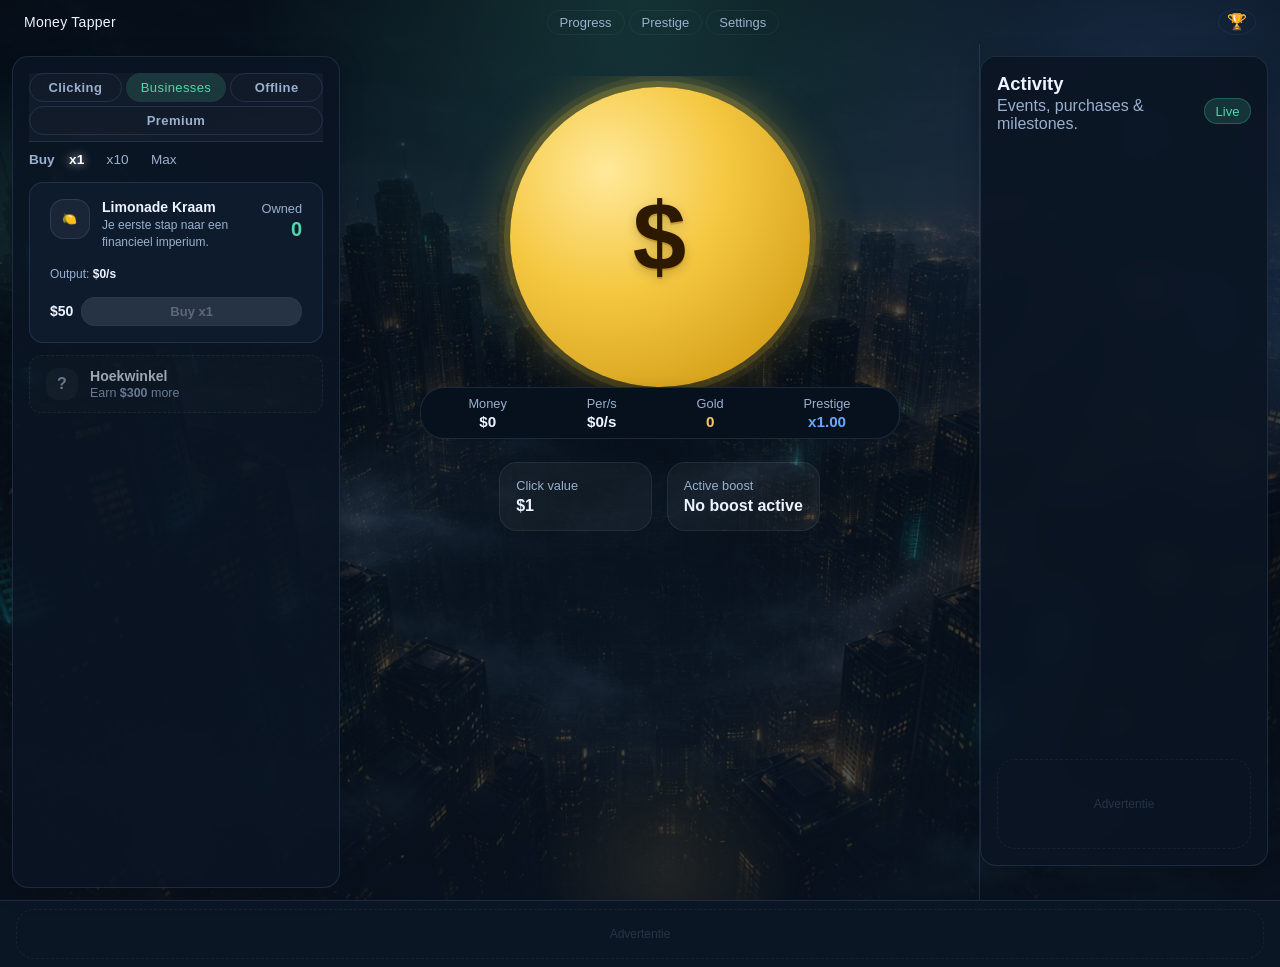
==== index.html @ 29e635cc "Move game files to root for GitHub Pages deployment Co-Authored-By: Claude Sonnet 4.6 <noreply@anthr" ====
<!DOCTYPE html>
<html lang="en">
<head>
    <meta charset="UTF-8">
    <meta name="viewport" content="width=device-width, initial-scale=1.0">
    <title>Money Tapper</title>
    <link rel="stylesheet" href="style.css">
</head>
<body>
    <div class="ambient-bg" aria-hidden="true">
        <div class="ambient-orb orb-one"></div>
        <div class="ambient-orb orb-two"></div>
        <div class="ambient-orb orb-three"></div>
        <div class="grid-overlay"></div>
    </div>

    <header class="site-header">
        <span class="site-logo">Money Tapper</span>
        <nav class="site-nav">
            <button class="nav-button" data-tab="progress" type="button">Progress</button>
            <button class="nav-button" data-tab="prestige" type="button">Prestige</button>
            <button class="nav-button" data-tab="settings" type="button">Settings</button>
        </nav>
        <button class="nav-button nav-button--achievements" data-tab="achievements" type="button" title="Achievements">🏆</button>
    </header>

    <div class="page-shell">
        <main class="game-grid">
            <section class="tabs-panel" aria-label="Shop">

                <section id="tab-shop" class="tab-panel active" data-panel="shop">
                    <div class="shop-subtab-bar" role="tablist" aria-label="Shop categorieën">
                        <button class="shop-subtab-button active" type="button" role="tab" aria-selected="true" data-subtab="click">Clicking</button>
                        <button class="shop-subtab-button" type="button" role="tab" aria-selected="false" data-subtab="passive">Businesses</button>
                        <button class="shop-subtab-button" type="button" role="tab" aria-selected="false" data-subtab="offline">Offline</button>
                        <button class="shop-subtab-button" type="button" role="tab" aria-selected="false" data-subtab="premium">Premium</button>
                    </div>
                    <div id="subtab-content"></div>
                </section>

                <section id="tab-progress" class="tab-panel" data-panel="progress" hidden>
                    <div class="tab-header">
                        <h3>Statistics</h3>
                        <p class="panel-note">Your progress and milestones.</p>
                    </div>
                    <div class="stats-grid" id="stats-list">
                        <article class="stat-card">
                            <span class="stat-label">Total earned</span>
                            <strong class="stat-value" id="total-earned-display">$0</strong>
                        </article>
                        <article class="stat-card">
                            <span class="stat-label">Lifetime earned</span>
                            <strong class="stat-value" id="lifetime-earned-display">$0</strong>
                        </article>
                        <article class="stat-card">
                            <span class="stat-label">Total clicks</span>
                            <strong class="stat-value" id="total-clicks-display">0</strong>
                        </article>
                        <article class="stat-card">
                            <span class="stat-label">Total upgrades</span>
                            <strong class="stat-value" id="total-upgrades-display">0</strong>
                        </article>
                        <article class="stat-card">
                            <span class="stat-label">Best money per second</span>
                            <strong class="stat-value" id="best-mps-display">$0/s</strong>
                        </article>
                        <article class="stat-card">
                            <span class="stat-label">Prestiges</span>
                            <strong class="stat-value" id="prestige-count-display">0</strong>
                        </article>
                    </div>
                </section>

                <section id="tab-achievements" class="tab-panel" data-panel="achievements" hidden>
                    <div class="tab-header">
                        <h3>Achievements</h3>
                        <p class="panel-note">Verdien goud door categorieën compleet te maken.</p>
                    </div>
                    <div id="achievements-grid" class="achievements-grid"></div>
                </section>

                <section id="tab-prestige" class="tab-panel" data-panel="prestige" hidden>
                    <div class="tab-header">
                        <h3>Prestige</h3>
                        <p class="panel-note">Reset your empire and come back stronger with permanent bonuses.</p>
                    </div>
                    <section class="prestige-panel prestige-panel--compact">
                        <div class="prestige-panel-row">
                            <div>
                                <span class="mini-label">Prestige points</span>
                                <strong id="prestige-points-display">0</strong>
                            </div>
                            <div>
                                <span class="mini-label">Next gain</span>
                                <strong id="prestige-gain-display">0</strong>
                            </div>
                            <div>
                                <span class="mini-label">Next requirement</span>
                                <strong id="prestige-next-display">—</strong>
                            </div>
                        </div>
                        <button id="prestige-button" class="primary-button primary-button--sm" type="button" disabled>Prestige For 0 Points</button>
                    </section>
                    <div class="prestige-shop-header">
                        <span class="mini-label">Available gold</span>
                        <strong id="prestige-shards-display">0</strong>
                    </div>
                    <h4 class="prestige-shop-title">Permanent upgrades</h4>
                    <div id="prestige-upgrades-list" class="upgrade-list"></div>
                </section>

                <section id="tab-settings" class="tab-panel" data-panel="settings" hidden>
                    <div class="tab-header">
                        <h3>Settings</h3>
                        <p class="panel-note">Save, import and customise your game.</p>
                    </div>
                    <div class="tools-grid">
                        <section class="tool-card">
                            <h3>Save</h3>
                            <p class="panel-note">Export your progress as text or import a backup.</p>
                            <div class="tool-actions" style="margin-bottom:0.65rem">
                                <button id="export-button" class="utility-button" type="button">Export Save</button>
                                <button id="import-button" class="utility-button" type="button">Import Save</button>
                            </div>
                            <textarea id="save-textarea" class="save-textarea" rows="6" placeholder="Your exported save code appears here."></textarea>
                            <div class="tool-actions">
                                <button id="copy-export-button" class="utility-button" type="button">Copy Export</button>
                                <button id="clear-save-text-button" class="utility-button" type="button">Clear</button>
                            </div>
                        </section>
                        <section class="tool-card">
                            <h3>Manage</h3>
                            <p id="save-status" class="save-status">Progress not yet saved.</p>
                            <div class="tool-actions stacked">
                                <button id="daily-reward-button" class="utility-button" type="button">Claim Daily Reward</button>
                                <button id="sound-toggle" class="utility-button" type="button" aria-pressed="false">Sound: Off</button>
                                <button id="reset-button" class="danger-button" type="button">Reset Progress</button>
                            </div>
                        </section>
                        <section class="tool-card">
                            <h3>Appearance</h3>
                            <p class="panel-note">Skins change the colour theme. They unlock automatically.</p>
                            <div id="skin-switcher" class="skin-switcher"></div>
                        </section>
                    </div>
                </section>
            </section>

            <section class="click-panel" aria-label="Clicker">
                <div class="click-stage">
                    <button id="tap-button" class="tap-button" type="button" aria-label="Tap to earn money">
                        <span class="tap-coin-symbol">$</span>
                    </button>
                    <div id="floating-feedback-layer" class="floating-feedback-layer" aria-hidden="true"></div>
                    <div id="burst-feedback-layer" class="burst-feedback-layer" aria-hidden="true"></div>
                </div>

                <div class="resource-bar resource-bar--overlap">
                    <div class="resource-bar-item">
                        <span class="mini-label">Money</span>
                        <strong class="stat-value" id="money-display">$0</strong>
                    </div>
                    <div class="resource-bar-item">
                        <span class="mini-label">Per/s</span>
                        <strong class="stat-value" id="mps-display">$0/s</strong>
                    </div>
                    <div class="resource-bar-item resource-bar-item--gold">
                        <span class="mini-label">Gold</span>
                        <strong class="stat-value" id="shards-display">0</strong>
                    </div>
                    <div class="resource-bar-item resource-bar-item--prestige">
                        <span class="mini-label">Prestige</span>
                        <strong class="stat-value" id="prestige-bonus-display">x1.0</strong>
                    </div>
                </div>

                <section class="status-panel">
                    <div class="status-card">
                        <span class="mini-label">Click value</span>
                        <strong id="click-value-display">$1</strong>
                    </div>
                    <div class="status-card">
                        <span class="mini-label">Active boost</span>
                        <strong id="boost-status-display">No boost active</strong>
                    </div>
                </section>

                <section class="event-banner card" id="event-banner" hidden>
                    <div>
                        <p class="eyebrow">Live Event</p>
                        <h2 id="event-title">Calm Market</h2>
                        <p class="panel-note" id="event-description">Your empire is stable and ready for the next opportunity.</p>
                    </div>
                    <div class="event-meta">
                        <span class="mini-label">Ends in</span>
                        <strong id="event-timer">0s</strong>
                        <button id="skip-event-button" class="skip-event-button" type="button" hidden>Pay to skip</button>
                    </div>
                </section>
            </section>

            <aside class="card feed-panel">
                <div class="panel-heading">
                    <div>
                        <h2>Activity</h2>
                        <p class="panel-note">Events, purchases &amp; milestones.</p>
                    </div>
                    <span class="live-pill">Live</span>
                </div>
                <div id="feed-list" class="feed-list"></div>
                <div class="ad-slot ad-slot--feed">
                    <span class="ad-slot-label">Advertentie</span>
                </div>
            </aside>

        </main>
        <div class="ad-banner" id="ad-banner-bottom">
            <div class="ad-slot ad-slot--wide">
                <span class="ad-slot-label">Advertentie</span>
            </div>
        </div>
    </div>

    <div id="toast-container" class="toast-container" aria-live="polite" aria-atomic="true"></div>
    <div id="ach-tooltip" aria-hidden="true"></div>
    <div id="event-modal" class="modal-backdrop" hidden>
        <div class="modal-card event-modal-card" role="dialog" aria-modal="true" aria-labelledby="event-modal-title">
            <p class="eyebrow">Live Event</p>
            <h2 id="event-modal-title">Market Boom</h2>
            <p id="event-modal-description" class="panel-note">Passive income surges for a short time.</p>
            <div class="offline-summary">
                <article class="offline-stat">
                    <span class="mini-label">Effect</span>
                    <strong id="event-modal-effect">Passive income +35%</strong>
                </article>
                <article class="offline-stat">
                    <span class="mini-label">Duration</span>
                    <strong id="event-modal-duration">45s</strong>
                </article>
            </div>
            <button id="close-event-button" class="primary-button" type="button">Start Event</button>
        </div>
    </div>
    <div id="offline-modal" class="modal-backdrop" hidden>
        <div class="modal-card" role="dialog" aria-modal="true" aria-labelledby="offline-title">
            <h2 id="offline-title">Welcome Back</h2>
            <p id="offline-description" class="panel-note">Your empire kept running while you were away.</p>
            <div class="offline-summary">
                <article class="offline-stat">
                    <span class="mini-label">Time away</span>
                    <strong id="offline-time-display">0s</strong>
                </article>
                <article class="offline-stat">
                    <span class="mini-label">Offline earnings</span>
                    <strong id="offline-earnings-display">$0</strong>
                </article>
            </div>
            <div class="offline-hero-amount" id="offline-hero-amount">$0</div>
            <button id="claim-offline-button" class="primary-button" type="button">Claim Earnings</button>
        </div>
    </div>
    <div id="ad-modal" class="modal-backdrop" hidden>
        <div class="modal-card ad-modal-card" role="dialog" aria-modal="true" aria-labelledby="ad-modal-title">
            <p class="eyebrow">Advertentie</p>
            <h2 id="ad-modal-title">2x Boost beschikbaar!</h2>
            <div class="ad-placeholder">
                <div class="ad-fake-content">[ Advertentie ]</div>
                <p class="panel-note">Nog <strong id="ad-countdown-display">5</strong> seconden...</p>
            </div>
            <button id="skip-ad-button" class="primary-button" type="button" disabled>Wacht... (5s)</button>
        </div>
    </div>

    <!-- Nav dropdown overlay -->
    <div id="nav-dropdown-backdrop" class="nav-dropdown-backdrop" hidden></div>
    <div id="nav-dropdown" class="nav-dropdown" hidden>
        <div class="nav-dropdown-header">
            <h3 id="nav-dropdown-title" class="nav-dropdown-title"></h3>
            <button id="nav-dropdown-close" class="nav-dropdown-close" type="button" aria-label="Sluiten">✕</button>
        </div>
        <div id="nav-dropdown-body" class="nav-dropdown-body"></div>
    </div>

    <div id="upgrades-list" style="display:none"></div>
    <script src="script.js"></script>
</body>
</html>
---- style.css ----
:root {
    --bg: #07111d;
    --bg-2: #0b1625;
    --panel: rgba(11, 20, 35, 0.9);
    --panel-strong: rgba(15, 28, 46, 0.98);
    --panel-border: rgba(142, 184, 255, 0.14);
    --panel-soft: rgba(255, 255, 255, 0.05);
    --text: #edf4ff;
    --muted: #9ab0cf;
    --accent: #54d4aa;
    --accent-strong: #29c98d;
    --accent-soft: rgba(84, 212, 170, 0.16);
    --blue: #67a7ff;
    --gold: #f6c763;
    --gold-soft: rgba(246, 199, 99, 0.15);
    --danger: #ff8da2;
    --danger-soft: rgba(255, 141, 162, 0.14);
    --shadow: 0 24px 64px rgba(0, 0, 0, 0.34);
    --radius: 24px;
    --radius-md: 18px;
    --radius-sm: 14px;
    --transition: 180ms ease;
}

* {
    box-sizing: border-box;
}

[hidden] {
    display: none !important;
}

html {
    scroll-behavior: smooth;
}

body {
    margin: 0;
    min-height: 100vh;
    font-family: "Segoe UI", Tahoma, Geneva, Verdana, sans-serif;
    color: var(--text);
    background:
        radial-gradient(circle at top, rgba(84, 212, 170, 0.18), transparent 34%),
        radial-gradient(circle at 90% 12%, rgba(103, 167, 255, 0.18), transparent 28%),
        linear-gradient(180deg, rgba(7,17,29,0.72) 0%, rgba(11,22,37,0.72) 100%),
        url("assets/backgrounds/Background.png") center / cover no-repeat fixed;
    overflow-x: hidden;
}

body.theme-dawn {
    --accent: #54d4aa;
    --blue: #67a7ff;
}

body.theme-gold {
    --accent: #f2c35c;
    --blue: #ff9f67;
}

body.theme-cosmic {
    --accent: #7cc8ff;
    --blue: #9f9cff;
}

body.skin-cosmic .tap-button {
    background: radial-gradient(circle at 30% 30%, #d8e6ff 0%, #7cc8ff 42%, #7c7cff 100%);
    color: #0a0a2e;
    box-shadow:
        0 26px 56px rgba(0, 0, 0, 0.38),
        0 0 0 6px rgba(124, 200, 255, 0.18),
        0 0 50px rgba(124, 124, 255, 0.35);
}

button,
input,
textarea,
select {
    font: inherit;
}

button {
    -webkit-tap-highlight-color: transparent;
}

.page-shell {
    width: min(1240px, calc(100% - 2rem));
    margin: 0 auto;
    padding: 0.4rem 0 1.2rem;
    position: relative;
    z-index: 1;
}

.ambient-bg {
    position: fixed;
    inset: 0;
    overflow: hidden;
    pointer-events: none;
    z-index: 0;
}

.ambient-orb {
    position: absolute;
    border-radius: 50%;
    filter: blur(8px);
    opacity: 0.7;
    animation: drift 18s ease-in-out infinite;
}

.orb-one {
    width: 320px;
    height: 320px;
    top: 5%;
    left: -80px;
    background: radial-gradient(circle, rgba(84, 212, 170, 0.22), transparent 70%);
}

.orb-two {
    width: 360px;
    height: 360px;
    right: -120px;
    top: 18%;
    background: radial-gradient(circle, rgba(103, 167, 255, 0.2), transparent 72%);
    animation-duration: 23s;
}

.orb-three {
    width: 260px;
    height: 260px;
    left: 42%;
    bottom: -100px;
    background: radial-gradient(circle, rgba(246, 199, 99, 0.14), transparent 75%);
    animation-duration: 20s;
}

.grid-overlay {
    position: absolute;
    inset: 0;
    background-image:
        linear-gradient(rgba(255, 255, 255, 0.025) 1px, transparent 1px),
        linear-gradient(90deg, rgba(255, 255, 255, 0.025) 1px, transparent 1px);
    background-size: 34px 34px;
    mask-image: radial-gradient(circle at center, black 30%, transparent 80%);
    opacity: 0.35;
}

.card,
.overview-card,
.stat-card,
.tool-card {
    background: var(--panel);
    border: 1px solid var(--panel-border);
    border-radius: var(--radius);
    box-shadow: var(--shadow);
    backdrop-filter: blur(14px);
}

.skin-switcher {
    display: flex;
    gap: 0.5rem;
    flex-wrap: wrap;
    margin-top: 0.5rem;
}

.skin-btn {
    padding: 0.4rem 0.9rem;
    border-radius: 8px;
    border: 1px solid rgba(255, 255, 255, 0.1);
    background: rgba(255, 255, 255, 0.06);
    color: var(--text);
    font-size: 0.82rem;
    font-weight: 700;
    cursor: pointer;
    transition: background 0.15s, border-color 0.15s;
}

.skin-btn.active {
    border-color: var(--accent);
    color: var(--accent);
    background: rgba(84, 212, 170, 0.1);
}

.skin-btn:disabled {
    opacity: 0.35;
    cursor: not-allowed;
}

.upgrade-next-teaser {
    padding: 0.75rem 1rem;
    border-radius: 12px;
    border: 1px dashed rgba(255, 255, 255, 0.1);
    background: rgba(255, 255, 255, 0.02);
    display: flex;
    align-items: center;
    gap: 0.75rem;
    opacity: 0.65;
}

.upgrade-next-icon {
    width: 2rem;
    height: 2rem;
    border-radius: 12px;
    background: rgba(255, 255, 255, 0.05);
    display: flex;
    align-items: center;
    justify-content: center;
    font-weight: 900;
    font-size: 1rem;
    flex-shrink: 0;
    color: var(--muted);
}

.upgrade-next-name {
    font-weight: 700;
    font-size: 0.88rem;
}

.upgrade-next-hint {
    color: var(--muted);
    font-size: 0.78rem;
    margin-top: 0.15rem;
}

.hero {
    padding: 0.5rem 1rem;
    margin-bottom: 0.6rem;
    display: flex;
    align-items: center;
    justify-content: space-between;
    gap: 0.85rem;
    position: relative;
    overflow: hidden;
}

.event-banner {
    margin-bottom: 0.65rem;
    padding: 0.75rem 0.95rem;
    display: flex;
    align-items: center;
    justify-content: space-between;
    gap: 1rem;
    border-color: rgba(246, 199, 99, 0.22);
    background: linear-gradient(135deg, rgba(246, 199, 99, 0.14), rgba(103, 167, 255, 0.1));
    transition: border-color 0.3s, background 0.3s;
}

.event-banner.event-negative {
    border-color: rgba(248, 113, 113, 0.4);
    background: linear-gradient(135deg, rgba(248, 113, 113, 0.14), rgba(185, 28, 28, 0.08));
    animation: audit-pulse 2s ease-in-out infinite;
}

@keyframes audit-pulse {
    0%, 100% { box-shadow: 0 0 0 0 rgba(248, 113, 113, 0); }
    50%       { box-shadow: 0 0 0 4px rgba(248, 113, 113, 0.15); }
}

.skip-event-button {
    margin-top: 0.5rem;
    padding: 0.3rem 0.75rem;
    font-size: 0.78rem;
    font-weight: 700;
    border-radius: 8px;
    border: 1px solid rgba(248, 113, 113, 0.5);
    background: rgba(248, 113, 113, 0.15);
    color: #f87171;
    cursor: pointer;
    transition: background 0.15s, opacity 0.15s;
    white-space: nowrap;
}

.skip-event-button:hover:not(:disabled) {
    background: rgba(248, 113, 113, 0.28);
}

.skip-event-button:disabled {
    opacity: 0.4;
    cursor: not-allowed;
}

.event-meta {
    display: grid;
    gap: 0.25rem;
    text-align: right;
}

.hero::before,
.hero::after {
    content: "";
    position: absolute;
    border-radius: 50%;
    pointer-events: none;
}

.hero::before {
    width: 220px;
    height: 220px;
    right: -60px;
    top: -80px;
    background: radial-gradient(circle, rgba(103, 167, 255, 0.24), transparent 70%);
}

.hero::after {
    width: 260px;
    height: 260px;
    left: -80px;
    bottom: -150px;
    background: radial-gradient(circle, rgba(84, 212, 170, 0.2), transparent 72%);
}

.hero-copy,
.hero-actions {
    position: relative;
    z-index: 1;
}

.hero-actions {
    display: flex;
    gap: 0.5rem;
    flex-wrap: wrap;
    justify-content: flex-end;
}

.eyebrow {
    margin: 0 0 0.25rem;
    text-transform: uppercase;
    letter-spacing: 0.16em;
    font-size: 0.78rem;
    color: var(--gold);
}

h1,
h2,
h3,
p {
    margin-top: 0;
}

h1 {
    margin-bottom: 0.15rem;
    font-size: clamp(1.4rem, 3vw, 2rem);
    line-height: 1;
}

h2 {
    margin-bottom: 0.15rem;
    font-size: 1.15rem;
}

h3 {
    margin-bottom: 0.35rem;
    font-size: 1rem;
}

.subtitle,
.panel-note,
.save-status,
.click-feedback,
.click-hint,
.overview-label,
.stat-label,
.mini-label,
.upgrade-description,
.upgrade-meta,
.achievement-description {
    color: var(--muted);
}

.subtitle {
    margin: 0;
    font-size: 0.95rem;
    max-width: 30rem;
}

.overview-grid {
    display: grid;
    grid-template-columns: repeat(5, minmax(0, 1fr));
    gap: 0.7rem;
    margin-bottom: 0.75rem;
}

.overview-card {
    padding: 0.8rem 0.9rem;
    display: grid;
    gap: 0.45rem;
    position: relative;
    overflow: hidden;
    transition: transform var(--transition), border-color var(--transition), box-shadow var(--transition);
}

.overview-card::after {
    content: "";
    position: absolute;
    inset: 0;
    background: linear-gradient(135deg, rgba(255, 255, 255, 0.08), transparent 35%);
    pointer-events: none;
}

.overview-card:hover {
    transform: translateY(-3px);
    border-color: rgba(142, 184, 255, 0.26);
}

.overview-card.highlight-card {
    background: linear-gradient(180deg, rgba(246, 199, 99, 0.16), rgba(11, 20, 35, 0.96));
}

.overview-card.special-card {
    background: linear-gradient(180deg, rgba(103, 167, 255, 0.14), rgba(11, 20, 35, 0.96));
}

.overview-icon {
    display: inline-flex;
    align-items: center;
    justify-content: center;
    width: 2.2rem;
    height: 2.2rem;
    border-radius: 12px;
    background: rgba(255, 255, 255, 0.06);
    color: var(--gold);
    font-size: 0.78rem;
    font-weight: 800;
    letter-spacing: 0.08em;
}

.overview-label {
    font-size: 0.88rem;
}

.overview-value {
    font-size: clamp(1.3rem, 3vw, 1.9rem);
}

.game-grid {
    display: grid;
    grid-template-columns: minmax(0, 1fr) minmax(340px, 400px) minmax(280px, 320px);
    gap: 0.8rem;
    align-items: start;
}

.click-panel,
.tabs-panel,
.feed-panel {
    padding: 1rem;
}

.tabs-panel {
    max-height: calc(100vh - 32px);
    display: flex;
    flex-direction: column;
    overflow: hidden;
}

.tab-panel.active {
    flex: 1;
    overflow-y: auto;
    min-height: 0;
    scrollbar-width: thin;
    scrollbar-color: rgba(255,255,255,0.12) transparent;
}

.tab-panel.active::-webkit-scrollbar {
    width: 4px;
}

.tab-panel.active::-webkit-scrollbar-thumb {
    background: rgba(255,255,255,0.14);
    border-radius: 4px;
}

.feed-panel {
    display: flex;
    flex-direction: column;
    gap: 0.8rem;
    min-height: 400px;
    max-height: 90vh;
    position: sticky;
    top: 0.75rem;
}

.feed-list {
    display: flex;
    flex-direction: column;
    gap: 0.45rem;
    overflow-y: auto;
    flex: 1;
}

.feed-item {
    padding: 0.6rem 0.75rem;
    border-radius: 10px;
    border: 1px solid rgba(255, 255, 255, 0.07);
    background: rgba(255, 255, 255, 0.03);
    font-size: 0.82rem;
    line-height: 1.45;
    animation: feed-slide-in 0.22s ease;
    transition: opacity 0.28s ease, transform 0.28s ease;
}

.feed-item.removing {
    opacity: 0;
    transform: translateX(20px);
}

.feed-item.type-buy {
    border-left: 3px solid rgba(103, 167, 255, 0.55);
}

.feed-item.type-achievement {
    border-left: 3px solid #f2c35c;
    background: rgba(246, 199, 99, 0.05);
}

.feed-item.type-event {
    border-left: 3px solid rgba(84, 212, 170, 0.6);
    background: rgba(84, 212, 170, 0.04);
}

.feed-item.type-event-negative {
    border-left: 3px solid rgba(248, 113, 113, 0.6);
    background: rgba(248, 113, 113, 0.04);
}

.feed-item-title {
    font-weight: 700;
    margin-bottom: 0.15rem;
}

.feed-item-sub {
    color: var(--muted);
    font-size: 0.78rem;
}

.feed-countdown {
    font-size: 0.74rem;
    color: var(--muted);
    margin-top: 0.25rem;
}

@keyframes feed-slide-in {
    from { opacity: 0; transform: translateX(18px); }
    to   { opacity: 1; transform: translateX(0); }
}

.overview-grid {
    margin-top: 0.75rem;
}

.panel-heading,
.tab-header,
.prestige-stats,
.upgrade-header,
.upgrade-meta,
.upgrade-footer,
.tool-actions,
.stats-grid {
    display: flex;
    gap: 0.9rem;
}

.panel-heading,
.tab-header,
.upgrade-header,
.upgrade-meta,
.upgrade-footer {
    justify-content: space-between;
    align-items: center;
}

.tab-header {
    margin-bottom: 0.9rem;
}

.live-pill {
    color: var(--accent);
    background: var(--accent-soft);
    border: 1px solid rgba(84, 212, 170, 0.26);
    border-radius: 999px;
    padding: 0.3rem 0.65rem;
    font-size: 0.82rem;
    white-space: nowrap;
}

.click-stage {
    position: relative;
    min-height: 450px;
    display: flex;
    flex-direction: column;
    align-items: center;
    justify-content: center;
    text-align: center;
    padding: 0.7rem 0 1.4rem;
    overflow: hidden;
}

.click-ring {
    position: absolute;
    width: 400px;
    height: 400px;
    border-radius: 50%;
    background:
        radial-gradient(circle, rgba(84, 212, 170, 0.18), transparent 58%),
        radial-gradient(circle, rgba(103, 167, 255, 0.12), transparent 74%);
    filter: blur(2px);
    animation: pulse-ring 4s ease-in-out infinite;
}

.tap-button-shine {
    position: absolute;
    width: 300px;
    height: 300px;
    border-radius: 36px;
    background: linear-gradient(120deg, rgba(255, 255, 255, 0), rgba(255, 255, 255, 0.22), rgba(255, 255, 255, 0));
    transform: translateX(-220px) rotate(14deg);
    animation: shine-pass 3.6s ease-in-out infinite;
    z-index: 2;
    pointer-events: none;
}

.tap-button {
    position: relative;
    z-index: 1;
    width: min(100%, 300px);
    aspect-ratio: 1 / 1;
    border: none;
    border-radius: 50%;
    cursor: pointer;
    color: #2d1800;
    background:
        radial-gradient(circle at 32% 28%, #ffe99a 0%, #f5c842 40%, #c8900a 100%);
    box-shadow:
        0 26px 56px rgba(0, 0, 0, 0.38),
        0 0 0 6px rgba(255, 210, 60, 0.18),
        0 0 0 12px rgba(255, 210, 60, 0.07),
        0 0 50px rgba(245, 200, 66, 0.4);
    display: flex;
    align-items: center;
    justify-content: center;
    transition: transform var(--transition), box-shadow var(--transition), filter var(--transition);
    animation: tap-breathe 2.8s ease-in-out infinite;
}

.tap-coin-symbol {
    font-size: clamp(4rem, 10vw, 6rem);
    font-weight: 900;
    line-height: 1;
    pointer-events: none;
    text-shadow:
        0 2px 0 rgba(180, 120, 0, 0.5),
        0 4px 12px rgba(0, 0, 0, 0.2);
    user-select: none;
}

.tap-button:hover {
    transform: translateY(-4px) scale(1.012);
    box-shadow:
        0 30px 60px rgba(0, 0, 0, 0.4),
        0 0 0 1px rgba(255, 255, 255, 0.18) inset,
        0 0 58px rgba(84, 212, 170, 0.42);
}

.tap-button:active,
.tap-button.pressed {
    transform: translateY(2px) scale(0.98);
}

.tap-button-text {
    font-size: clamp(1.95rem, 5vw, 2.6rem);
    font-weight: 800;
}

.tap-button-subtext {
    color: rgba(4, 17, 13, 0.7);
    font-weight: 700;
}

.feedback-row {
    width: min(100%, 340px);
    position: relative;
    min-height: 5rem;
    z-index: 1;
}

.click-feedback {
    margin-bottom: 0.5rem;
    font-size: 0.97rem;
}

.combo-display {
    display: inline-flex;
    padding: 0.35rem 0.75rem;
    border-radius: 999px;
    background: rgba(255, 255, 255, 0.06);
    border: 1px solid rgba(255, 255, 255, 0.08);
    font-size: 0.86rem;
    font-weight: 700;
    color: var(--gold);
}

.floating-feedback-layer,
.burst-feedback-layer {
    position: absolute;
    inset: -220px 0 auto;
    pointer-events: none;
    height: 220px;
}

.floating-gain {
    position: absolute;
    left: 50%;
    bottom: 0;
    transform: translateX(-50%);
    color: var(--gold);
    font-weight: 800;
    text-shadow: 0 12px 22px rgba(0, 0, 0, 0.38);
    animation: float-up 950ms ease forwards;
}

.floating-gain.passive {
    color: var(--blue);
}

.floating-gain.prestige {
    color: #ffe39d;
    font-size: 1.05rem;
}

.burst {
    position: absolute;
    left: 50%;
    top: 50%;
    width: 18px;
    height: 18px;
    border-radius: 50%;
    background: radial-gradient(circle, rgba(255, 255, 255, 0.9), rgba(84, 212, 170, 0.12));
    animation: burst 500ms ease forwards;
}

.milestone-pop {
    position: absolute;
    left: 50%;
    top: 18%;
    transform: translateX(-50%);
    padding: 0.55rem 0.9rem;
    border-radius: 999px;
    background: rgba(246, 199, 99, 0.2);
    color: #ffe39d;
    border: 1px solid rgba(246, 199, 99, 0.35);
    font-weight: 800;
    letter-spacing: 0.08em;
    animation: milestone-pop 1s ease forwards;
}

@keyframes float-up {
    0% {
        opacity: 0;
        transform: translate(-50%, 12px) scale(0.88);
    }
    20% {
        opacity: 1;
    }
    100% {
        opacity: 0;
        transform: translate(-50%, -118px) scale(1.08);
    }
}

@keyframes pulse-ring {
    0%, 100% {
        transform: scale(0.96);
        opacity: 0.82;
    }
    50% {
        transform: scale(1.04);
        opacity: 1;
    }
}

@keyframes tap-breathe {
    0%, 100% {
        box-shadow:
            0 26px 56px rgba(0, 0, 0, 0.34),
            0 0 0 1px rgba(255, 255, 255, 0.16) inset,
            0 0 44px rgba(84, 212, 170, 0.34);
    }
    50% {
        box-shadow:
            0 28px 58px rgba(0, 0, 0, 0.38),
            0 0 0 1px rgba(255, 255, 255, 0.18) inset,
            0 0 60px rgba(84, 212, 170, 0.46);
    }
}

@keyframes shine-pass {
    0%, 20% {
        transform: translateX(-220px) rotate(14deg);
        opacity: 0;
    }
    35% {
        opacity: 1;
    }
    60%, 100% {
        transform: translateX(220px) rotate(14deg);
        opacity: 0;
    }
}

@keyframes milestone-pop {
    0% {
        opacity: 0;
        transform: translate(-50%, 12px) scale(0.85);
    }
    20% {
        opacity: 1;
    }
    100% {
        opacity: 0;
        transform: translate(-50%, -26px) scale(1.02);
    }
}

@keyframes burst {
    0% {
        opacity: 0.9;
        transform: translate(-50%, -50%) scale(0.8);
    }
    100% {
        opacity: 0;
        transform: translate(-50%, -50%) scale(6.8);
    }
}

.prestige-panel {
    border-radius: var(--radius-md);
    background: linear-gradient(180deg, rgba(246, 199, 99, 0.12), rgba(255, 255, 255, 0.04));
    border: 1px solid rgba(246, 199, 99, 0.22);
    padding: 1rem;
    display: grid;
    gap: 0.9rem;
}

.status-panel {
    display: grid;
    grid-template-columns: repeat(2, minmax(0, 1fr));
    gap: 0.9rem;
    margin-top: 0.95rem;
}

.status-card {
    padding: 0.95rem 1rem;
    border-radius: var(--radius-md);
    background: rgba(255, 255, 255, 0.04);
    border: 1px solid rgba(255, 255, 255, 0.07);
    display: grid;
    gap: 0.25rem;
}

.prestige-stats {
    justify-content: space-between;
}

.prestige-stats div {
    display: grid;
    gap: 0.2rem;
}

.prestige-stats-full {
    grid-column: 1 / -1;
    border-top: 1px solid rgba(255, 255, 255, 0.06);
    padding-top: 0.5rem;
    margin-top: 0.15rem;
}

.mini-label {
    font-size: 0.8rem;
}

.tab-bar {
    display: grid;
    grid-template-columns: repeat(4, 1fr);
    gap: 0.7rem;
    margin-bottom: 1rem;
}

.tab-button,
.utility-button,
.primary-button,
.danger-button,
.buy-button {
    border: none;
    border-radius: var(--radius-sm);
    font-weight: 700;
    cursor: pointer;
    transition: transform var(--transition), opacity var(--transition), background var(--transition), box-shadow var(--transition);
}

.utility-button:disabled,
.filter-button:disabled,
.amount-button:disabled {
    cursor: not-allowed;
    opacity: 0.48;
    transform: none;
}

.tab-button,
.utility-button {
    padding: 0.82rem 1rem;
    background: rgba(255, 255, 255, 0.06);
    color: var(--text);
    border: 1px solid rgba(255, 255, 255, 0.08);
}

.tab-button {
    display: inline-flex;
    align-items: center;
    justify-content: center;
    gap: 0.6rem;
    position: relative;
    overflow: hidden;
}

.tab-button::after {
    content: "";
    position: absolute;
    left: 14%;
    right: 14%;
    bottom: 0.38rem;
    height: 3px;
    border-radius: 999px;
    background: linear-gradient(90deg, var(--accent), var(--blue));
    transform: scaleX(0);
    transform-origin: center;
    transition: transform var(--transition);
}

.tab-button.active {
    background: linear-gradient(135deg, rgba(84, 212, 170, 0.22), rgba(103, 167, 255, 0.16));
    border-color: rgba(84, 212, 170, 0.3);
}

.tab-button.active::after {
    transform: scaleX(1);
}

.tab-icon {
    display: inline-flex;
    align-items: center;
    justify-content: center;
    width: 1.7rem;
    height: 1.7rem;
    border-radius: 10px;
    background: rgba(255, 255, 255, 0.06);
}

.tab-icon svg {
    width: 15px;
    height: 15px;
    flex-shrink: 0;
}

.primary-button {
    padding: 0.9rem 1rem;
    background: linear-gradient(135deg, #f6d37f, #efb73d);
    color: #2d2207;
}

.danger-button {
    padding: 0.9rem 1rem;
    background: var(--danger-soft);
    color: #ffd3db;
    border: 1px solid rgba(255, 141, 162, 0.28);
}

.buy-button {
    width: 100%;
    padding: 0.78rem 1rem;
    background: linear-gradient(135deg, #57d7ab, #2cc08b);
    color: #04110d;
}

.tab-button:hover,
.utility-button:hover,
.primary-button:hover,
.danger-button:hover,
.buy-button:hover:not(:disabled) {
    transform: translateY(-2px);
}

.utility-button.is-ready {
    border-color: rgba(84, 212, 170, 0.5);
    color: var(--accent);
    animation: daily-ready 2s ease-in-out infinite;
}

@keyframes daily-ready {
    0%, 100% { box-shadow: 0 0 0 0 rgba(84, 212, 170, 0); }
    50%       { box-shadow: 0 0 0 4px rgba(84, 212, 170, 0.2); }
}

.tab-button:active,
.utility-button:active,
.primary-button:active,
.danger-button:active,
.buy-button:active:not(:disabled) {
    transform: translateY(1px);
}

.tab-panel {
    display: block;
}

.shop-toolbar,
.filter-group,
.buy-amount-group,
.offline-summary {
    display: flex;
    gap: 0.75rem;
}

.shop-toolbar {
    align-items: center;
    justify-content: space-between;
    flex-wrap: wrap;
    margin-bottom: 1rem;
}

.filter-group,
.buy-amount-group {
    flex-wrap: wrap;
    align-items: center;
}

.toolbar-label {
    color: var(--muted);
    font-size: 0.85rem;
    font-weight: 700;
}

.filter-button,
.amount-button {
    padding: 0.65rem 0.9rem;
    border: 1px solid rgba(255, 255, 255, 0.08);
    border-radius: 999px;
    background: rgba(255, 255, 255, 0.05);
    color: var(--text);
    cursor: pointer;
    font-weight: 700;
    transition: transform var(--transition), background var(--transition), border-color var(--transition);
}

.filter-button.active,
.amount-button.active {
    background: linear-gradient(135deg, rgba(84, 212, 170, 0.22), rgba(103, 167, 255, 0.16));
    border-color: rgba(84, 212, 170, 0.3);
}

.filter-button:hover,
.amount-button:hover {
    transform: translateY(-1px);
}

.achievement-list,
.tools-grid {
    display: grid;
    gap: 0.9rem;
}

.upgrade-list {
    display: flex;
    flex-direction: column;
    gap: 0.45rem;
}

.upgrade-card,
.achievement-item,
.tool-card,
.stat-card {
    border-radius: var(--radius-md);
    background: linear-gradient(180deg, rgba(255, 255, 255, 0.05), rgba(255, 255, 255, 0.03));
    border: 1px solid rgba(255, 255, 255, 0.06);
}

.upgrade-card {
    padding: 1rem;
    display: grid;
    gap: 0.8rem;
    position: relative;
    overflow: hidden;
    transition: transform var(--transition), border-color var(--transition), box-shadow var(--transition);
}

.upgrade-card::before {
    content: "";
    position: absolute;
    inset: 0;
    background: linear-gradient(135deg, rgba(255, 255, 255, 0.06), transparent 38%);
    pointer-events: none;
}

.upgrade-card:hover {
    transform: translateY(-4px);
    border-color: rgba(84, 212, 170, 0.24);
    box-shadow: 0 18px 32px rgba(0, 0, 0, 0.2);
}

.upgrade-card.affordable {
    border-color: rgba(84, 212, 170, 0.28);
    box-shadow: 0 0 0 1px rgba(84, 212, 170, 0.08), 0 0 28px rgba(84, 212, 170, 0.08);
}

.rarity-prestige {
    border-color: rgba(246, 199, 99, 0.28);
    background: linear-gradient(180deg, rgba(246, 199, 99, 0.12), rgba(255, 255, 255, 0.03));
}

.upgrade-title-group {
    display: grid;
    gap: 0.22rem;
}

.upgrade-name-row {
    display: flex;
    align-items: center;
    gap: 0.55rem;
}

.upgrade-icon {
    display: inline-flex;
    align-items: center;
    justify-content: center;
    width: 2rem;
    height: 2rem;
    border-radius: 12px;
    background: rgba(255, 255, 255, 0.06);
    color: var(--gold);
    font-size: 0.72rem;
    font-weight: 800;
    letter-spacing: 0.08em;
}

.upgrade-badge,
.achievement-status,
.upgrade-tag {
    display: inline-flex;
    align-items: center;
    padding: 0.28rem 0.62rem;
    border-radius: 999px;
    font-size: 0.75rem;
    font-weight: 700;
}

.upgrade-badge {
    color: var(--gold);
    background: var(--gold-soft);
    border: 1px solid rgba(246, 199, 99, 0.22);
}

.upgrade-tag {
    color: var(--blue);
    background: rgba(103, 167, 255, 0.12);
    border: 1px solid rgba(103, 167, 255, 0.2);
}

.upgrade-description,
.achievement-description {
    margin: 0;
    line-height: 1.5;
}

.upgrade-meta {
    flex-wrap: wrap;
    font-size: 0.9rem;
}

.upgrade-meta strong {
    color: var(--text);
}

.upgrade-progress {
    display: grid;
    gap: 0.35rem;
}

.progress-track {
    width: 100%;
    height: 0.5rem;
    border-radius: 999px;
    background: rgba(255, 255, 255, 0.06);
    overflow: hidden;
}

.progress-fill {
    height: 100%;
    width: 0;
    border-radius: inherit;
    background: linear-gradient(90deg, var(--accent), var(--blue));
    transition: width 220ms ease;
}

.progress-label {
    font-size: 0.78rem;
    color: var(--muted);
}

.buy-button:disabled,
.primary-button:disabled {
    cursor: not-allowed;
    opacity: 0.48;
    background: #485769;
    color: #d4dbe5;
    box-shadow: none;
}

.stats-grid {
    display: grid;
    grid-template-columns: repeat(3, minmax(0, 1fr));
    margin-bottom: 1rem;
}

.stat-card,
.tool-card {
    padding: 1rem;
}

.stat-card {
    display: grid;
    gap: 0.45rem;
    transition: transform var(--transition), border-color var(--transition), box-shadow var(--transition);
}

.stat-card.is-updating,
.overview-card.is-updating {
    transform: translateY(-2px);
    border-color: rgba(84, 212, 170, 0.28);
    box-shadow: 0 0 0 1px rgba(84, 212, 170, 0.08), 0 0 28px rgba(84, 212, 170, 0.12);
}

.stat-value {
    font-size: 1.15rem;
}

.tools-grid {
    grid-template-columns: 1.4fr 0.9fr 0.9fr;
}

.tool-card {
    display: grid;
    gap: 0.8rem;
}

.tool-actions {
    flex-wrap: wrap;
}

.tool-actions.stacked {
    flex-direction: column;
    align-items: stretch;
}

.prestige-shop-header {
    display: flex;
    align-items: center;
    justify-content: space-between;
    margin-bottom: 0.9rem;
    padding: 0.95rem 1rem;
    border-radius: var(--radius-md);
    background: linear-gradient(135deg, rgba(246, 199, 99, 0.14), rgba(255, 255, 255, 0.04));
    border: 1px solid rgba(246, 199, 99, 0.22);
}

.save-textarea {
    width: 100%;
    min-height: 124px;
    padding: 0.9rem 1rem;
    resize: vertical;
    color: var(--text);
    background: rgba(255, 255, 255, 0.04);
    border: 1px solid rgba(255, 255, 255, 0.1);
    border-radius: var(--radius-sm);
}

.save-textarea:focus {
    outline: 2px solid rgba(84, 212, 170, 0.3);
    outline-offset: 2px;
}

.achievement-list {
    grid-template-columns: repeat(2, minmax(0, 1fr));
}

.achievement-item {
    padding: 1rem;
    transition: transform var(--transition), border-color var(--transition), filter var(--transition);
}

.achievement-item.unlocked {
    border-color: rgba(246, 199, 99, 0.38);
    background: linear-gradient(180deg, rgba(246, 199, 99, 0.12), rgba(255, 255, 255, 0.04));
    box-shadow: 0 0 28px rgba(246, 199, 99, 0.08);
}

.achievement-item.tier-bronze {
    border-left: 3px solid #b77b4c;
}

.achievement-item.tier-silver {
    border-left: 3px solid #aebdd8;
}

.achievement-item.tier-gold {
    border-left: 3px solid #f2c35c;
}

.achievement-item.tier-platinum {
    border-left: 3px solid #b794f4;
    box-shadow: inset 0 0 12px rgba(183, 148, 244, 0.06);
}

.achievement-item.locked {
    filter: saturate(0.78);
}

.achievement-status {
    margin-top: 0.7rem;
    color: var(--muted);
    background: rgba(255, 255, 255, 0.05);
}

.achievement-item.unlocked .achievement-status {
    color: #2f2408;
    background: var(--gold);
}

.achievement-progress {
    margin-top: 0.8rem;
    display: grid;
    gap: 0.35rem;
}

.achievement-progress-text {
    font-size: 0.78rem;
    color: var(--muted);
}

.toast-container {
    position: fixed;
    right: 1rem;
    bottom: 1rem;
    display: grid;
    gap: 0.75rem;
    width: min(100% - 2rem, 340px);
    z-index: 20;
}

.toast {
    padding: 0.95rem 1rem;
    border-radius: 16px;
    background: rgba(11, 20, 35, 0.97);
    border: 1px solid rgba(255, 255, 255, 0.08);
    color: var(--text);
    box-shadow: 0 14px 30px rgba(0, 0, 0, 0.28);
    animation: toast-in 220ms ease;
}

.toast::before {
    content: attr(data-icon);
    display: inline-flex;
    align-items: center;
    justify-content: center;
    width: 1.5rem;
    height: 1.5rem;
    margin-right: 0.7rem;
    border-radius: 999px;
    background: rgba(255, 255, 255, 0.08);
    font-size: 0.72rem;
    font-weight: 800;
}

.toast.success {
    border-color: rgba(84, 212, 170, 0.28);
}

.toast.warning {
    border-color: rgba(246, 199, 99, 0.28);
}

.toast.info {
    border-color: rgba(103, 167, 255, 0.22);
}

.modal-backdrop {
    position: fixed;
    inset: 0;
    background: rgba(4, 9, 17, 0.7);
    display: flex;
    align-items: center;
    justify-content: center;
    padding: 1rem;
    z-index: 30;
    backdrop-filter: blur(8px);
}

.modal-card {
    width: min(100%, 460px);
    border-radius: var(--radius);
    border: 1px solid rgba(246, 199, 99, 0.22);
    background: linear-gradient(180deg, rgba(23, 33, 50, 0.98), rgba(12, 23, 40, 0.98));
    box-shadow: 0 24px 64px rgba(0, 0, 0, 0.38);
    padding: 1.3rem;
    display: grid;
    gap: 1rem;
    animation: modal-pop 220ms ease;
}

.event-modal-card {
    border-color: rgba(103, 167, 255, 0.24);
    background: linear-gradient(180deg, rgba(18, 29, 47, 0.98), rgba(11, 20, 35, 0.98));
}

.offline-summary {
    display: grid;
    grid-template-columns: repeat(2, minmax(0, 1fr));
}

.offline-stat {
    padding: 1rem;
    border-radius: var(--radius-md);
    background: rgba(255, 255, 255, 0.04);
    border: 1px solid rgba(255, 255, 255, 0.06);
    display: grid;
    gap: 0.3rem;
}

.offline-hero-amount {
    font-size: clamp(2rem, 6vw, 3rem);
    font-weight: 800;
    color: #ffe39d;
    text-align: center;
    text-shadow: 0 14px 28px rgba(0, 0, 0, 0.28);
}

@keyframes toast-in {
    from {
        opacity: 0;
        transform: translateY(10px);
    }
    to {
        opacity: 1;
        transform: translateY(0);
    }
}

@keyframes modal-pop {
    from {
        opacity: 0;
        transform: translateY(12px) scale(0.97);
    }
    to {
        opacity: 1;
        transform: translateY(0) scale(1);
    }
}

@keyframes drift {
    0%, 100% {
        transform: translate3d(0, 0, 0) scale(1);
    }
    50% {
        transform: translate3d(16px, -14px, 0) scale(1.04);
    }
}

@media (max-width: 1040px) {
    .game-grid {
        grid-template-columns: minmax(0, 1fr) minmax(260px, 320px);
    }

    .feed-panel {
        grid-column: 1 / -1;
        min-height: 200px;
        max-height: 280px;
        position: static;
    }

    .feed-list {
        flex-direction: row;
        flex-wrap: nowrap;
        overflow-x: auto;
        overflow-y: hidden;
    }

    .feed-item {
        min-width: 200px;
        max-width: 240px;
        flex-shrink: 0;
    }
}

@media (max-width: 760px) {
    .game-grid {
        grid-template-columns: 1fr;
    }

    .achievement-list,
    .stats-grid,
    .tools-grid {
        grid-template-columns: 1fr;
    }

    .click-stage {
        min-height: 360px;
    }

    .status-panel {
        grid-template-columns: 1fr;
    }

    .upgrade-row {
        grid-template-columns: 2.4rem 1fr auto;
    }

    .upgrade-row-owned {
        display: none;
    }
}

@media (max-width: 760px) {
    .page-shell {
        width: min(100% - 1rem, 100%);
        padding-top: 0.35rem;
        padding-bottom: 1.8rem;
    }

    .hero,
    .click-panel,
    .tabs-panel {
        padding: 0.9rem;
    }

    .hero,
    .hero-actions,
    .event-banner,
    .panel-heading,
    .shop-toolbar,
    .tool-actions {
        flex-direction: column;
        align-items: stretch;
    }

    .hero-actions {
        justify-content: flex-start;
    }

    .hero-actions > * {
        width: 100%;
    }

    .tab-bar {
        grid-template-columns: 1fr;
    }

    .offline-summary {
        grid-template-columns: 1fr;
    }

    .click-stat-strip,
    .click-tile-strip {
        margin: 0 -0.9rem;
    }

    .click-stage {
        min-height: 360px;
        padding-top: 0.3rem;
    }

    .click-ring {
        width: 290px;
        height: 290px;
    }

    .tap-button-shine {
        width: 230px;
        height: 230px;
    }

    .tap-button {
        width: min(100%, 260px);
        border-radius: 50%;
    }

    .stat-card,
    .tool-card,
    .achievement-item {
        padding: 0.92rem;
    }

    .upgrade-row {
        grid-template-columns: 2.4rem 1fr auto;
    }

    .upgrade-row-owned {
        display: none;
    }
}

@media (max-width: 480px) {
    .page-shell {
        width: calc(100% - 0.6rem);
        padding-top: 0.2rem;
        padding-bottom: 1.2rem;
    }

    .hero,
    .click-panel,
    .tabs-panel,
    .feed-panel,
    .event-banner {
        padding: 0.85rem;
        border-radius: 18px;
    }

    h1 {
        font-size: 1.55rem;
    }

    .subtitle,
    .panel-note,
    .click-feedback,
    .save-status {
        font-size: 0.92rem;
    }

    .overview-grid {
        gap: 0.65rem;
    }

    .overview-card {
        gap: 0.3rem;
    }

    .overview-icon {
        width: 1.9rem;
        height: 1.9rem;
        font-size: 0.68rem;
    }

    .overview-value {
        font-size: 1.15rem;
    }

    .tap-button {
        width: min(100%, 230px);
    }

    .tap-button-text {
        font-size: 1.65rem;
    }

    .tap-button-subtext {
        font-size: 0.88rem;
    }

    .shop-toolbar,
    .filter-group,
    .buy-amount-group,
    .tool-actions {
        gap: 0.5rem;
    }

    .filter-button,
    .amount-button,
    .utility-button,
    .buy-button,
    .primary-button,
    .danger-button,
    .tab-button {
        padding: 0.72rem 0.85rem;
        font-size: 0.92rem;
    }

    .status-card,
    .prestige-shop-header,
    .offline-stat {
        padding: 0.8rem;
    }

    .toast-container {
        left: 0.4rem;
        right: 0.4rem;
        bottom: 0.4rem;
        width: auto;
    }
}

/* ── Click-panel stat strips ─────────────────────────────── */

.click-stat-strip {
    display: grid;
    grid-template-columns: 1fr 1fr;
    margin: -1rem -1rem 0;
    border-bottom: 1px solid var(--panel-border);
}

.click-stat-strip .stat-item {
    padding: 0.8rem 1rem;
    display: grid;
    gap: 0.12rem;
    border-right: 1px solid var(--panel-border);
}

.click-stat-strip .stat-item:last-child {
    border-right: none;
}

.click-stat-strip .stat-value {
    font-size: clamp(1.1rem, 2vw, 1.5rem);
    font-weight: 800;
    color: var(--text);
    margin: 0;
}

.click-tile-strip {
    display: grid;
    grid-template-columns: repeat(3, 1fr);
    margin: 0 -1rem;
    border-top: 1px solid var(--panel-border);
    border-bottom: 1px solid var(--panel-border);
}

.click-tile {
    padding: 0.55rem 0.85rem;
    display: grid;
    gap: 0.1rem;
    border-right: 1px solid var(--panel-border);
    font-size: 0.88rem;
    font-weight: 700;
}

.click-tile:last-child {
    border-right: none;
}

.click-tile strong {
    color: var(--text);
    font-size: 1rem;
}

.click-tile--gold strong {
    color: var(--gold);
}

.click-tile--prestige strong {
    color: var(--accent);
}

/* ── Prestige panel compact variant ─────────────────────── */

.prestige-panel--compact {
    padding: 0.8rem 1rem;
    gap: 0.65rem;
    margin-top: 0.75rem;
}

.prestige-panel-row {
    display: grid;
    grid-template-columns: repeat(3, 1fr);
    gap: 0.5rem;
}

.prestige-panel-row > div {
    display: grid;
    gap: 0.12rem;
}

.primary-button--sm {
    padding: 0.65rem 1rem;
    font-size: 0.88rem;
}

/* ── Upgrade rows (Cookie Clicker building style) ────────── */

.upgrade-row {
    display: grid;
    grid-template-columns: 2.6rem 1fr auto auto;
    gap: 0.65rem;
    align-items: center;
    padding: 0.7rem 0.8rem;
    border-radius: var(--radius-sm);
    background: linear-gradient(180deg, rgba(255, 255, 255, 0.05), rgba(255, 255, 255, 0.03));
    border: 1px solid rgba(255, 255, 255, 0.06);
    position: relative;
    overflow: hidden;
    transition: transform var(--transition), border-color var(--transition), box-shadow var(--transition);
    cursor: pointer;
}

.upgrade-row::before {
    content: "";
    position: absolute;
    inset: 0;
    background: linear-gradient(135deg, rgba(255, 255, 255, 0.06), transparent 38%);
    pointer-events: none;
}

.upgrade-row:hover {
    transform: translateY(-1px);
    border-color: rgba(84, 212, 170, 0.22);
    box-shadow: 0 6px 18px rgba(0, 0, 0, 0.2);
}

.upgrade-row.affordable {
    border-color: rgba(84, 212, 170, 0.38);
    background-color: rgba(84, 212, 170, 0.08);
    box-shadow: 0 0 0 1px rgba(84, 212, 170, 0.12), 0 0 18px rgba(84, 212, 170, 0.1);
}

.upgrade-row.affordable .buy-button--row {
    background: linear-gradient(135deg, var(--accent-strong), var(--accent));
    border-color: var(--accent);
    color: #04110d;
    font-weight: 700;
    box-shadow: 0 2px 10px rgba(84, 212, 170, 0.35);
}

.rarity-prestige.upgrade-row {
    border-color: rgba(246, 199, 99, 0.28);
    background: linear-gradient(180deg, rgba(246, 199, 99, 0.1), rgba(255, 255, 255, 0.03));
}

.upgrade-row-icon {
    width: 2.6rem;
    height: 2.6rem;
    border-radius: 10px;
    background: rgba(255, 255, 255, 0.07);
    color: var(--gold);
    font-size: 0.68rem;
    font-weight: 800;
    letter-spacing: 0.07em;
    display: flex;
    align-items: center;
    justify-content: center;
    flex-shrink: 0;
}

.upgrade-row-body {
    min-width: 0;
}

.upgrade-row-title {
    display: flex;
    align-items: center;
    gap: 0.4rem;
    flex-wrap: wrap;
    margin-bottom: 0.18rem;
}

.upgrade-row-name {
    font-weight: 700;
    font-size: 0.92rem;
}

.upgrade-row-body .upgrade-description {
    font-size: 0.77rem;
    color: var(--muted);
    margin: 0 0 0.25rem;
    line-height: 1.4;
}

.upgrade-row-progress {
    display: flex;
    align-items: center;
    gap: 0.45rem;
}

.upgrade-row-progress .progress-track {
    flex: 1;
    height: 0.32rem;
}

.upgrade-row-progress .progress-label {
    font-size: 0.7rem;
    white-space: nowrap;
    color: var(--muted);
}

.upgrade-row-owned {
    text-align: center;
    min-width: 3.2rem;
    flex-shrink: 0;
    display: grid;
    gap: 0.05rem;
}

.upgrade-row-owned strong {
    font-size: 1.25rem;
    font-weight: 800;
    line-height: 1;
    color: var(--text);
}

.upgrade-row-action {
    display: grid;
    gap: 0.28rem;
    min-width: 6.5rem;
    flex-shrink: 0;
    text-align: right;
}

.upgrade-row-cost {
    font-size: 0.8rem;
    font-weight: 700;
    color: var(--gold);
}

.buy-button--row {
    width: auto;
    padding: 0.45rem 0.75rem;
    font-size: 0.82rem;
}

/* Settings dropdown in hero */
.settings-dropdown {
    position: relative;
}
.settings-dropdown summary {
    list-style: none;
    cursor: pointer;
}
.settings-dropdown summary::-webkit-details-marker { display: none; }
.settings-content {
    position: absolute;
    right: 0;
    top: calc(100% + 0.5rem);
    z-index: 10;
    padding: 0.65rem;
    display: grid;
    gap: 0.5rem;
    min-width: 160px;
    border-radius: var(--radius-md);
}

/* Boost ad card */
.boost-ad-row {
    border-color: rgba(103, 167, 255, 0.3);
    background: linear-gradient(180deg, rgba(103, 167, 255, 0.1), rgba(255,255,255,0.03));
    margin-bottom: 0.65rem;
}
.boost-ad-row .upgrade-row-icon {
    color: var(--blue, #67a7ff);
}

/* Ad modal */
.ad-modal-card {
    border-color: rgba(103, 167, 255, 0.24);
}
.ad-placeholder {
    text-align: center;
    padding: 1.5rem;
    border-radius: var(--radius-md);
    background: rgba(255,255,255,0.04);
    border: 1px solid rgba(255,255,255,0.07);
}
.ad-fake-content {
    font-size: 1.1rem;
    font-weight: 700;
    color: var(--muted);
    margin-bottom: 0.75rem;
    letter-spacing: 0.08em;
}

/* ── Resource bar (wijziging 1) ───────────────────────────── */

.resource-bar {
    display: grid;
    grid-template-columns: repeat(4, 1fr);
    gap: 0.5rem;
    padding: 0.6rem 0.75rem;
    margin: -0.25rem 0 0.5rem;
    background: rgba(255, 255, 255, 0.04);
    border: 1px solid var(--panel-border);
    border-radius: var(--radius-sm);
    position: sticky;
    top: 0;
    z-index: 4;
}

.resource-bar-item {
    display: flex;
    flex-direction: column;
    gap: 0.1rem;
    align-items: center;
    text-align: center;
}

.resource-bar-item .stat-value {
    font-size: 0.95rem;
}

.resource-bar-item--gold .stat-value {
    color: var(--gold);
}

.resource-bar-item--prestige .stat-value {
    color: var(--blue);
}

/* ── Shop toolbar gesplitst (wijziging 4) ─────────────────── */

.shop-toolbar {
    flex-direction: column !important;
    align-items: flex-start !important;
    gap: 0.55rem;
}

/* ── Prestige shop title (wijziging 7) ────────────────────── */

.prestige-shop-title {
    margin: 1rem 0 0.5rem;
    font-size: 0.82rem;
    font-weight: 700;
    letter-spacing: 0.07em;
    text-transform: uppercase;
    color: var(--gold);
}

/* ── Shop sub-tabs ─────────────────────────────────────────────────── */
.shop-subtab-bar {
    display: flex;
    gap: 0.25rem;
    padding: 0.5rem 0.75rem 0;
    background: rgba(255,255,255,0.03);
    border-bottom: 1px solid var(--panel-border);
    flex-shrink: 0;
}

.shop-subtab-button {
    flex: 1;
    padding: 0.45rem 0.5rem;
    font-size: 0.78rem;
    font-weight: 600;
    letter-spacing: 0.03em;
    border: 1px solid transparent;
    border-radius: var(--radius-sm) var(--radius-sm) 0 0;
    background: transparent;
    color: var(--muted);
    cursor: pointer;
    transition: background var(--transition), color var(--transition), border-color var(--transition);
}

.shop-subtab-button:hover {
    background: var(--panel-soft);
    color: var(--text);
}

.shop-subtab-button.active {
    background: var(--panel-strong);
    color: var(--accent);
    border-color: var(--panel-border);
    border-bottom-color: transparent;
}

.subtab-content {
    flex: 1;
    overflow-y: auto;
    min-height: 0;
    padding: 0.75rem;
    display: flex;
    flex-direction: column;
    gap: 0.5rem;
}

.subtab-buy-bar {
    display: flex;
    align-items: center;
    gap: 0.4rem;
    flex-shrink: 0;
    margin-top: 0;
    margin-bottom: 0.25rem;
}

.offline-mult-display {
    display: flex;
    align-items: center;
    gap: 0.6rem;
    padding: 0.5rem 0.75rem;
    background: var(--panel-soft);
    border-radius: var(--radius-sm);
    border: 1px solid var(--panel-border);
    font-size: 0.85rem;
}

.offline-mult-value {
    color: var(--accent);
    font-size: 1.05rem;
}

.premium-shards-info {
    display: flex;
    align-items: center;
    gap: 0.6rem;
    padding: 0.4rem 0.75rem;
    font-size: 0.85rem;
    color: var(--gold);
}

/* ── Building cards (Bedrijven subtab) ─────────────────────────────── */
.building-card {
    background: var(--panel-strong);
    border: 1px solid var(--panel-border);
    border-radius: var(--radius-sm);
    padding: 0.85rem 1rem;
    display: flex;
    flex-direction: column;
    gap: 0.5rem;
    transition: border-color var(--transition), background var(--transition);
}

.building-card.affordable {
    border-color: rgba(84, 212, 170, 0.35);
    background: rgba(84, 212, 170, 0.05);
}

.building-card-header {
    display: flex;
    align-items: flex-start;
    gap: 0.75rem;
}

.building-card-icon {
    width: 38px;
    height: 38px;
    flex-shrink: 0;
    background: var(--panel-soft);
    border: 1px solid var(--panel-border);
    border-radius: var(--radius-sm);
    display: flex;
    align-items: center;
    justify-content: center;
    font-size: 0.7rem;
    font-weight: 700;
    color: var(--accent);
    letter-spacing: 0.04em;
}

.building-card-meta {
    flex: 1;
    min-width: 0;
}

.building-card-name {
    font-size: 0.92rem;
    font-weight: 700;
    color: var(--text);
}

.building-card-desc {
    font-size: 0.75rem;
    color: var(--muted);
    margin-top: 0.15rem;
}

.building-card-owned-badge {
    text-align: right;
    flex-shrink: 0;
}

.building-card-owned-badge strong {
    display: block;
    font-size: 1.15rem;
    color: var(--accent);
}

.building-card-output {
    font-size: 0.8rem;
    color: var(--muted);
}

.building-card-output strong {
    color: var(--text);
}

.building-card-progress {
    display: flex;
    align-items: center;
    gap: 0.6rem;
}

.building-card-progress .progress-track {
    flex: 1;
    height: 5px;
    background: rgba(255,255,255,0.07);
    border-radius: 99px;
    overflow: hidden;
}

.building-card-progress .progress-fill {
    height: 100%;
    background: var(--accent);
    border-radius: 99px;
    transition: width 0.4s ease;
}

.building-card-progress .progress-label {
    font-size: 0.7rem;
    color: var(--muted);
    white-space: nowrap;
}

.building-card-footer {
    display: flex;
    align-items: center;
    justify-content: flex-end;
    gap: 0.5rem;
}

.building-card-cost {
    font-size: 0.85rem;
    font-weight: 700;
    color: var(--text);
    margin-right: auto;
}

.buy-button--building {
    padding: 0.38rem 0.9rem;
    font-size: 0.8rem;
    font-weight: 700;
    border-radius: var(--radius-sm);
    border: 1px solid var(--panel-border);
    background: var(--panel-soft);
    color: var(--muted);
    cursor: pointer;
    transition: background var(--transition), color var(--transition), border-color var(--transition);
}

.building-card.affordable .buy-button--building {
    background: rgba(84, 212, 170, 0.18);
    color: var(--accent);
    border-color: rgba(84, 212, 170, 0.4);
}

.building-card.affordable .buy-button--building:hover {
    background: rgba(84, 212, 170, 0.3);
}

.buy-button--building:disabled {
    opacity: 0.45;
    cursor: not-allowed;
}

/* ── Multiplier tiers ───────────────────────────────────────────────── */
.building-card-multipliers {
    display: flex;
    flex-direction: column;
    gap: 0.3rem;
    padding-top: 0.4rem;
    border-top: 1px solid var(--panel-border);
}

.multiplier-tier {
    display: flex;
    align-items: center;
    gap: 0.5rem;
    font-size: 0.77rem;
    padding: 0.3rem 0.4rem;
    border-radius: 8px;
    background: rgba(255,255,255,0.03);
}

.multiplier-tier.owned {
    opacity: 0.55;
}

.multiplier-tier.locked {
    opacity: 0.4;
}

.multiplier-badge {
    font-weight: 800;
    color: var(--gold);
    min-width: 28px;
    flex-shrink: 0;
}

.multiplier-label {
    flex: 1;
    color: var(--muted);
}

.multiplier-tier.owned .multiplier-badge {
    text-decoration: line-through;
}

.multiplier-status {
    font-size: 0.72rem;
    color: var(--accent);
    font-weight: 600;
}

.multiplier-status.muted {
    color: var(--muted);
}

.buy-button--sm {
    padding: 0.22rem 0.55rem;
    font-size: 0.72rem;
    font-weight: 700;
    border-radius: 8px;
    border: 1px solid rgba(84,212,170,0.35);
    background: rgba(84,212,170,0.12);
    color: var(--accent);
    cursor: pointer;
    transition: background var(--transition);
}

.buy-button--sm:hover { background: rgba(84,212,170,0.25); }
.buy-button--sm:disabled { opacity: 0.4; cursor: not-allowed; }

/* ── Shop sub-tabs (spec override, mapped to project vars) ── */
.shop-subtab-bar {
    display: flex;
    gap: 4px;
    padding: 0 0 0.4rem;
    border-bottom: 1px solid var(--panel-border);
    margin-bottom: 0.4rem;
    flex-wrap: wrap;
}

.shop-subtab-button {
    padding: 6px 14px;
    border-radius: 20px;
    font-size: 13px;
    border: 1px solid var(--panel-border);
    background: transparent;
    color: var(--muted);
    cursor: pointer;
    transition: background 0.15s, color 0.15s;
}

.shop-subtab-button:hover {
    background: var(--panel-soft);
    color: var(--text);
}

.shop-subtab-button.active {
    background: var(--accent-soft);
    color: var(--accent);
    border-color: transparent;
    font-weight: 500;
}

.subtab-buy-bar {
    margin-bottom: 0.75rem;
}

.subtab-buy-bar .amount-button {
    background: none !important;
    border: none !important;
    box-shadow: none !important;
    padding: 0.2rem 0.5rem !important;
    border-radius: 4px !important;
    font-size: 0.85rem;
    font-weight: 400;
    color: var(--muted);
    transition: color 0.15s, font-weight 0.15s, text-shadow 0.15s;
}

.subtab-buy-bar .amount-button.active {
    background: none !important;
    border: none !important;
    font-weight: 700 !important;
    color: #fff !important;
    text-shadow: 0 0 8px rgba(255,255,255,0.7), 0 0 16px rgba(255,255,255,0.35) !important;
}

.subtab-buy-bar .amount-button:hover {
    color: var(--text) !important;
    transform: none !important;
}

/* ── Building cards (Bedrijven tab) ── */
.building-card {
    background: var(--panel-strong);
    border: 1px solid var(--panel-border);
    border-radius: var(--radius-sm);
    padding: 1rem 1.25rem;
    margin-bottom: 0.75rem;
    transition: border-color 0.15s;
}

.building-card.affordable {
    border-color: rgba(84, 212, 170, 0.4);
}

.building-card-header {
    display: flex;
    align-items: flex-start;
    gap: 12px;
    margin-bottom: 0.5rem;
}

.building-card-icon {
    width: 40px;
    height: 40px;
    border-radius: var(--radius-sm);
    background: var(--panel-soft);
    border: 1px solid var(--panel-border);
    display: flex;
    align-items: center;
    justify-content: center;
    font-size: 12px;
    font-weight: 500;
    color: var(--accent);
    flex-shrink: 0;
}

.building-card-meta {
    flex: 1;
    min-width: 0;
}

.building-card-name {
    font-size: 14px;
    font-weight: 600;
    color: var(--text);
}

.building-card-desc {
    font-size: 12px;
    color: var(--muted);
    line-height: 1.4;
    margin-top: 2px;
}

.building-card-owned-badge {
    text-align: right;
    flex-shrink: 0;
}

.building-card-owned-badge strong {
    display: block;
    font-size: 20px;
    font-weight: 700;
    color: var(--accent);
    line-height: 1.2;
}

.building-card-output {
    font-size: 12px;
    color: var(--muted);
    margin-bottom: 0.5rem;
}

.building-card-output strong {
    color: var(--text);
}

.building-card-progress {
    margin-bottom: 0.75rem;
}

.building-card-footer {
    display: flex;
    align-items: center;
    justify-content: space-between;
    gap: 8px;
}

.building-card-cost {
    font-size: 14px;
    font-weight: 600;
    color: var(--text);
}

.buy-button--building {
    padding: 6px 16px;
    font-size: 13px;
    font-weight: 600;
    border-radius: var(--radius-sm);
    border: 1px solid var(--panel-border);
    background: var(--panel-soft);
    color: var(--muted);
    cursor: pointer;
    transition: background 0.15s, color 0.15s, border-color 0.15s;
}

.building-card.affordable .buy-button--building {
    background: rgba(84, 212, 170, 0.18);
    color: var(--accent);
    border-color: rgba(84, 212, 170, 0.45);
}

.building-card.affordable .buy-button--building:hover {
    background: rgba(84, 212, 170, 0.3);
}

.buy-button--building:disabled {
    opacity: 0.4;
    cursor: not-allowed;
}

.buy-button--sm {
    padding: 3px 10px;
    font-size: 12px;
    font-weight: 600;
    border-radius: 8px;
    border: 1px solid rgba(84, 212, 170, 0.35);
    background: rgba(84, 212, 170, 0.12);
    color: var(--accent);
    cursor: pointer;
    transition: background 0.15s;
}

.buy-button--sm:hover { background: rgba(84, 212, 170, 0.25); }
.buy-button--sm:disabled { opacity: 0.4; cursor: not-allowed; }

/* ── Multiplier tiers ── */
.building-card-multipliers {
    border-top: 1px solid var(--panel-border);
    margin-top: 0.75rem;
    padding-top: 0.75rem;
    display: flex;
    flex-direction: column;
    gap: 6px;
}

.multiplier-tier {
    display: flex;
    align-items: center;
    gap: 8px;
    font-size: 12px;
    padding: 3px 4px;
    border-radius: 6px;
}

.multiplier-badge {
    background: var(--panel-soft);
    border: 1px solid var(--panel-border);
    border-radius: 4px;
    padding: 1px 6px;
    font-size: 11px;
    font-weight: 700;
    color: var(--gold);
    flex-shrink: 0;
}

.multiplier-tier.owned .multiplier-badge {
    background: var(--accent-soft);
    border-color: rgba(84, 212, 170, 0.35);
    color: var(--accent);
}

.multiplier-tier.locked .multiplier-badge {
    opacity: 0.35;
}

.multiplier-label {
    flex: 1;
    color: var(--muted);
}

.multiplier-tier.owned .multiplier-label {
    text-decoration: line-through;
    opacity: 0.5;
}

.multiplier-tier.locked .multiplier-label {
    opacity: 0.35;
}

.multiplier-status {
    font-size: 11px;
    color: var(--accent);
    flex-shrink: 0;
    font-weight: 600;
}

.multiplier-status.muted {
    color: var(--muted);
    font-weight: 400;
}

/* ── Offline sub-tab ── */
.offline-mult-display {
    display: flex;
    align-items: center;
    gap: 10px;
    background: var(--panel-soft);
    border: 1px solid var(--panel-border);
    border-radius: var(--radius-sm);
    padding: 8px 12px;
    margin-bottom: 0.75rem;
    font-size: 13px;
}

.offline-mult-value {
    font-size: 16px;
    font-weight: 700;
    color: var(--accent);
}

/* ── Premium sub-tab ── */
.premium-shards-info {
    display: flex;
    align-items: center;
    gap: 8px;
    margin-bottom: 0.75rem;
    font-size: 13px;
    color: var(--muted);
}

.premium-shards-info strong {
    font-size: 16px;
    font-weight: 700;
    color: var(--gold);
}

/* ── Site Header ─────────────────────────────────────── */
.site-header {
    position: sticky;
    top: 0;
    z-index: 100;
    display: flex;
    align-items: center;
    justify-content: space-between;
    padding: 0 1.5rem;
    height: 44px;
    background: transparent;
    border-bottom: none;
}
.site-logo { font-size: 14px; font-weight: 500; color: var(--text); letter-spacing: 0.02em; }
.site-nav { display: flex; gap: 4px; }
.nav-button {
    padding: 4px 12px;
    border-radius: 20px;
    font-size: 13px;
    border: 0.5px solid rgba(142, 184, 255, 0.08);
    background: transparent;
    color: var(--muted);
    cursor: pointer;
    transition: var(--transition);
}
.nav-button:hover, .nav-button.active {
    background: var(--bg-2);
    color: var(--text);
}

/* ── Page shell + grid override ─────────────────────── */
.page-shell {
    width: 100%;
    max-width: 100%;
    padding: 0;
    margin: 0;
}

.game-grid {
    display: grid;
    grid-template-columns: 340px 1fr 300px;
    gap: 0;
    height: calc(100vh - 44px);
    align-items: stretch;
}

.tabs-panel {
    grid-column: 1;
    height: 100%;
    overflow-y: auto;
    display: flex;
    flex-direction: column;
    border-radius: 0;
    border-right: 0.5px solid var(--panel-border);
    border-top: none;
    border-bottom: none;
    border-left: none;
}

.click-panel {
    grid-column: 2;
    height: 100%;
    display: flex;
    flex-direction: column;
    align-items: center;
    padding: 2rem 1.5rem 1rem;
    overflow-y: auto;
    border-radius: 0;
    border-right: 0.5px solid var(--panel-border);
}

.feed-panel {
    grid-column: 3;
    height: 100%;
    overflow-y: auto;
    display: flex;
    flex-direction: column;
    border-radius: 0;
    min-height: unset;
}

.ad-banner {
    padding: 8px 16px;
    border-top: 0.5px solid var(--panel-border);
    background: var(--bg-2);
    display: flex;
    align-items: center;
    min-height: 60px;
}

.ad-slot {
    border: 0.5px dashed rgba(142, 184, 255, 0.08);
    border-radius: var(--radius-md);
    display: flex;
    align-items: center;
    justify-content: center;
    color: rgba(154, 176, 207, 0.5);
    font-size: 12px;
}
.ad-slot--wide { width: 100%; height: 50px; }
.ad-slot--feed { margin: 8px 0 0; height: 90px; }
.ad-slot-label { opacity: 0.4; }

/* ── Click-stage & resource-bar overlap ─────────────── */
.click-stage {
    position: relative;
    display: flex;
    justify-content: center;
    align-items: center;
    flex-direction: column;
    padding-bottom: 28px;
    width: 100%;
}

.resource-bar--overlap {
    position: relative;
    margin-top: -28px;
    z-index: 2;
    background: var(--bg);
    border-radius: var(--radius);
    border: 0.5px solid var(--panel-border);
    display: flex;
    justify-content: space-around;
    padding: 8px 12px;
    box-shadow: 0 -4px 12px rgba(0, 0, 0, 0.06);
    width: 100%;
    max-width: 480px;
}

/* ── Achievements grid ───────────────────────────────── */
.achievements-grid {
    display: flex;
    flex-wrap: wrap;
    gap: 6px;
    padding: 0.5rem 0;
}
.achievement-icon {
    width: 44px;
    height: 44px;
    border-radius: var(--radius-md);
    border: 0.5px solid var(--panel-border);
    display: flex;
    align-items: center;
    justify-content: center;
    cursor: default;
    position: relative;
}
.achievement-icon.locked {
    background: var(--bg-2);
    opacity: 0.5;
}
.achievement-icon.unlocked {
    background: var(--panel);
}
.ach-unknown { font-size: 18px; color: var(--muted); }
.ach-tier { display: block; width: 24px; height: 24px; border-radius: 50%; }
.ach-tier--bronze  { background: #cd7f32; }
.ach-tier--silver  { background: #a8a9ad; }
.ach-tier--gold    { background: #ffd700; }
.ach-tier--platinum { background: #b9f2ff; }

/* ── Feedback Ronde 2 fixes ──────────────────────────── */

/* B1: Verberg click-ring en tap-button-shine */
.click-ring, .tap-button-shine { display: none !important; }

/* B2: Click-panel los op pagina — geen tegel-achtergrond */
.click-panel {
    background: none !important;
    border-left: none !important;
    border-right: 0.5px solid var(--panel-border) !important;
    border-top: none !important;
    border-bottom: none !important;
    box-shadow: none !important;
}

/* B3: Resource-balk overlapt onderkant clicker */
.click-stage { padding-bottom: 160px !important; }
.resource-bar--overlap { margin-top: -160px !important; }

/* B4: Gelijke hoogte kolommen */
.click-panel { height: 100% !important; }
.tabs-panel { height: calc(100vh - 44px - 1.5rem) !important; }
.feed-panel { height: calc(100vh - 44px - 1.5rem) !important; }

/* B5: Achievements nav-knop */
.nav-button--achievements {
    margin-left: 8px;
    font-size: 16px;
    padding: 4px 8px;
    border-radius: 50%;
    line-height: 1;
}

/* B6: Tabs-panel als tegel */
.tabs-panel {
    background: var(--panel) !important;
    border: 0.5px solid var(--panel-border) !important;
    border-radius: 16px !important;
    box-shadow: 0 4px 24px rgba(0, 0, 0, 0.22) !important;
    margin: 0.75rem 0 0.75rem 0.75rem !important;
}

/* Feed-panel als tegel */
.feed-panel {
    background: var(--panel) !important;
    border: 0.5px solid var(--panel-border) !important;
    border-radius: 16px !important;
    box-shadow: 0 4px 24px rgba(0, 0, 0, 0.22) !important;
    margin: 0.75rem 0.75rem 0.75rem 0 !important;
}

/* ── Nav Dropdown Overlay ────────────────────────────── */
.nav-dropdown-backdrop {
    position: fixed;
    inset: 0;
    z-index: 200;
    background: rgba(0, 0, 0, 0.45);
    backdrop-filter: blur(2px);
    animation: fade-in 0.15s ease;
}

.nav-dropdown {
    position: fixed;
    top: 54px;
    left: 50%;
    transform: translateX(-50%);
    z-index: 201;
    width: min(560px, calc(100vw - 2rem));
    max-height: calc(100vh - 80px);
    background: var(--panel-strong);
    border: 0.5px solid var(--panel-border);
    border-radius: var(--radius-md);
    box-shadow: var(--shadow);
    display: flex;
    flex-direction: column;
    overflow: hidden;
    animation: dropdown-slide-in 0.18s ease;
}

@keyframes dropdown-slide-in {
    from { opacity: 0; transform: translateX(-50%) translateY(-8px); }
    to   { opacity: 1; transform: translateX(-50%) translateY(0); }
}

.nav-dropdown-header {
    display: flex;
    align-items: center;
    justify-content: space-between;
    padding: 0.85rem 1.2rem 0.75rem;
    border-bottom: 0.5px solid var(--panel-border);
    flex-shrink: 0;
}

.nav-dropdown-title {
    margin: 0;
    font-size: 1rem;
    font-weight: 600;
    color: var(--text);
}

.nav-dropdown-close {
    background: none;
    border: none;
    color: var(--muted);
    font-size: 1rem;
    cursor: pointer;
    padding: 2px 6px;
    border-radius: var(--radius-sm);
    transition: var(--transition);
    line-height: 1;
}
.nav-dropdown-close:hover { color: var(--text); background: var(--panel-soft); }

.nav-dropdown-body {
    overflow-y: auto;
    flex: 1;
    padding: 1rem 1.2rem;
    scrollbar-width: thin;
    scrollbar-color: rgba(255,255,255,0.12) transparent;
}

/* Settings panel: single column stacked layout inside dropdown */
.nav-dropdown-body .tools-grid {
    display: grid !important;
    grid-template-columns: 1fr !important;
    gap: 1rem !important;
}

/* Achievement categories */
.ach-category { margin-bottom: 1.2rem; }
.ach-category-header {
    display: flex;
    align-items: center;
    justify-content: space-between;
    margin-bottom: 0.5rem;
    padding-bottom: 0.3rem;
    border-bottom: 1px solid var(--panel-border);
}
.ach-category-name {
    font-size: 0.75rem;
    font-weight: 600;
    text-transform: uppercase;
    letter-spacing: 0.08em;
    color: var(--muted);
}
.ach-category-count {
    font-size: 0.7rem;
    color: var(--muted);
    opacity: 0.7;
}

/* Achievement tooltip on hover */
.achievement-icon[data-tooltip] { cursor: pointer; }
#ach-tooltip {
    position: fixed;
    background: var(--panel);
    border: 0.5px solid var(--panel-border);
    border-radius: var(--radius-md);
    padding: 0.4rem 0.6rem;
    font-size: 0.72rem;
    line-height: 1.45;
    color: var(--text);
    max-width: 200px;
    white-space: pre-wrap;
    box-shadow: 0 4px 16px rgba(0,0,0,0.35);
    pointer-events: none;
    z-index: 9999;
    display: none;
}
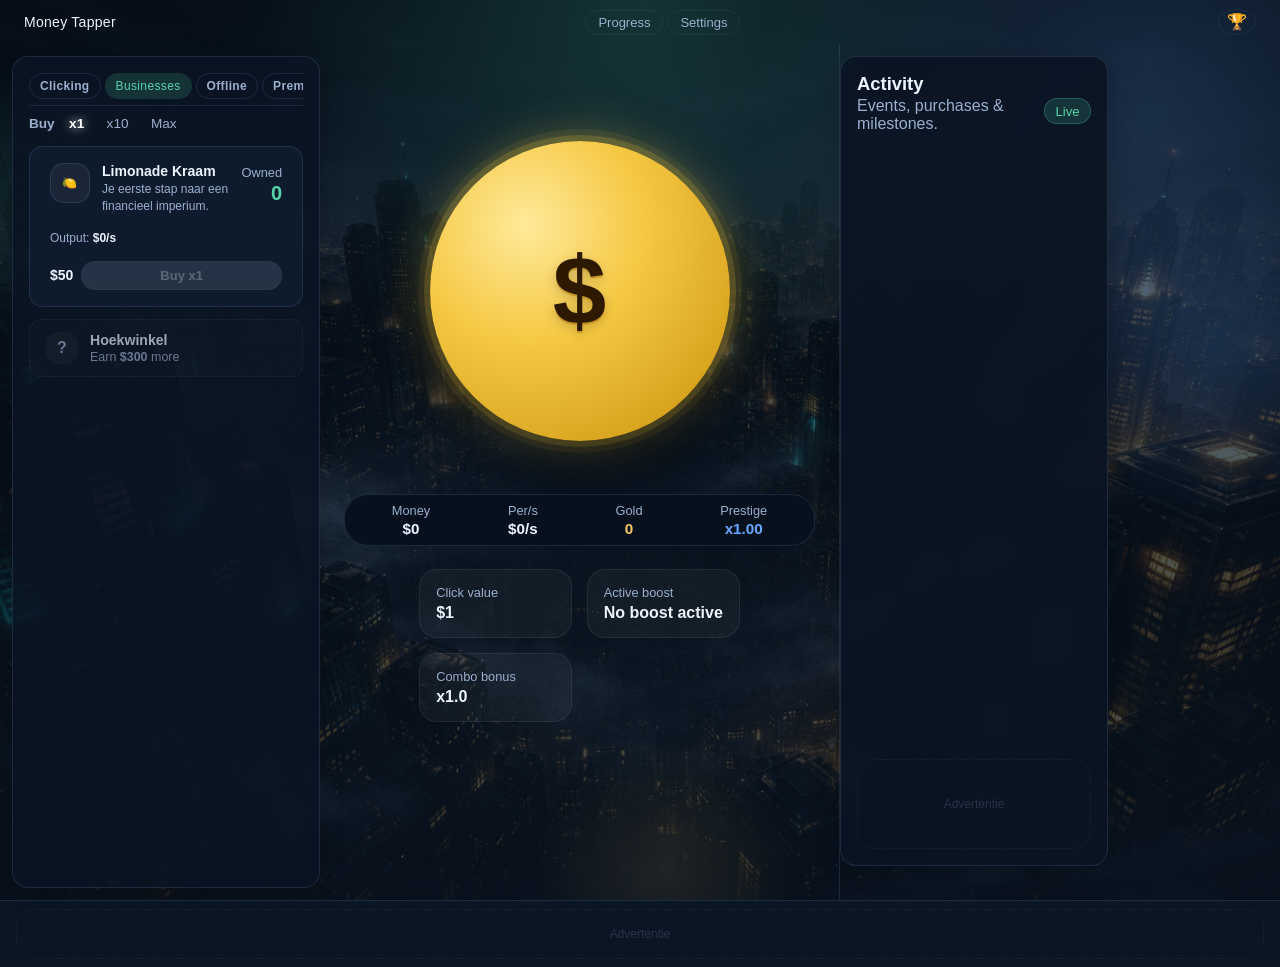
==== commit 8040a1f1: "Fix 14 UI/UX bugs: export buttons, event banner, shop refresh, tooltips, layout - BUG 1: Remove setA" ====
--- a/index.html
+++ b/index.html
@@ -18,7 +18,6 @@
         <span class="site-logo">Money Tapper</span>
         <nav class="site-nav">
             <button class="nav-button" data-tab="progress" type="button">Progress</button>
-            <button class="nav-button" data-tab="prestige" type="button">Prestige</button>
             <button class="nav-button" data-tab="settings" type="button">Settings</button>
         </nav>
         <button class="nav-button nav-button--achievements" data-tab="achievements" type="button" title="Achievements">🏆</button>
@@ -147,6 +146,19 @@
             </section>
 
             <section class="click-panel" aria-label="Clicker">
+                <section class="event-banner card" id="event-banner" hidden>
+                    <div>
+                        <p class="eyebrow">Live Event</p>
+                        <h2 id="event-title">Calm Market</h2>
+                        <p class="panel-note" id="event-description">Your empire is stable and ready for the next opportunity.</p>
+                    </div>
+                    <div class="event-meta">
+                        <span class="mini-label">Ends in</span>
+                        <strong id="event-timer">0s</strong>
+                        <button id="skip-event-button" class="skip-event-button" type="button" hidden>Pay to skip</button>
+                    </div>
+                </section>
+
                 <div class="click-stage">
                     <button id="tap-button" class="tap-button" type="button" aria-label="Tap to earn money">
                         <span class="tap-coin-symbol">$</span>
@@ -183,18 +195,9 @@
                         <span class="mini-label">Active boost</span>
                         <strong id="boost-status-display">No boost active</strong>
                     </div>
-                </section>
-
-                <section class="event-banner card" id="event-banner" hidden>
-                    <div>
-                        <p class="eyebrow">Live Event</p>
-                        <h2 id="event-title">Calm Market</h2>
-                        <p class="panel-note" id="event-description">Your empire is stable and ready for the next opportunity.</p>
-                    </div>
-                    <div class="event-meta">
-                        <span class="mini-label">Ends in</span>
-                        <strong id="event-timer">0s</strong>
-                        <button id="skip-event-button" class="skip-event-button" type="button" hidden>Pay to skip</button>
+                    <div class="status-card">
+                        <span class="mini-label">Combo bonus</span>
+                        <strong id="combo-bonus-display">x1.0</strong>
                     </div>
                 </section>
             </section>
--- a/style.css
+++ b/style.css
@@ -2943,3 +2943,49 @@
     z-index: 9999;
     display: none;
 }
+
+/* ── BUG FIXES RONDE 3 ───────────────────────────────── */
+
+/* BUG 5 — Subtab balk sticky */
+.shop-subtab-bar {
+    position: sticky !important;
+    top: 0 !important;
+    z-index: 10 !important;
+    background: var(--panel) !important;
+}
+#subtab-content {
+    overflow-y: auto;
+}
+
+/* BUG 7 — Skip knop verborgen bij geen event (via JS, maar ook CSS fallback) */
+
+/* BUG 8 — Rode rand bij klikken */
+.tap-button {
+    outline: none !important;
+    -webkit-tap-highlight-color: transparent !important;
+}
+.tap-button:focus { outline: none !important; }
+.tap-button:focus-visible { outline: 2px solid var(--accent) !important; outline-offset: 4px !important; }
+body:focus, .page-shell:focus, .click-panel:focus, .game-grid:focus {
+    outline: none !important;
+    box-shadow: none !important;
+}
+
+/* BUG 9 — Premium op eigen rij */
+.shop-subtab-bar {
+    flex-wrap: nowrap !important;
+}
+.shop-subtab-button {
+    white-space: nowrap !important;
+    padding: 5px 10px !important;
+    font-size: 12px !important;
+}
+
+/* BUG 13 — Clicker kolom te breed */
+.game-grid {
+    grid-template-columns: 320px minmax(300px, 520px) 280px !important;
+}
+
+/* BUG 14 — Resource balk overlap */
+.click-stage { padding-bottom: 32px !important; }
+.resource-bar--overlap { margin-top: -32px !important; }
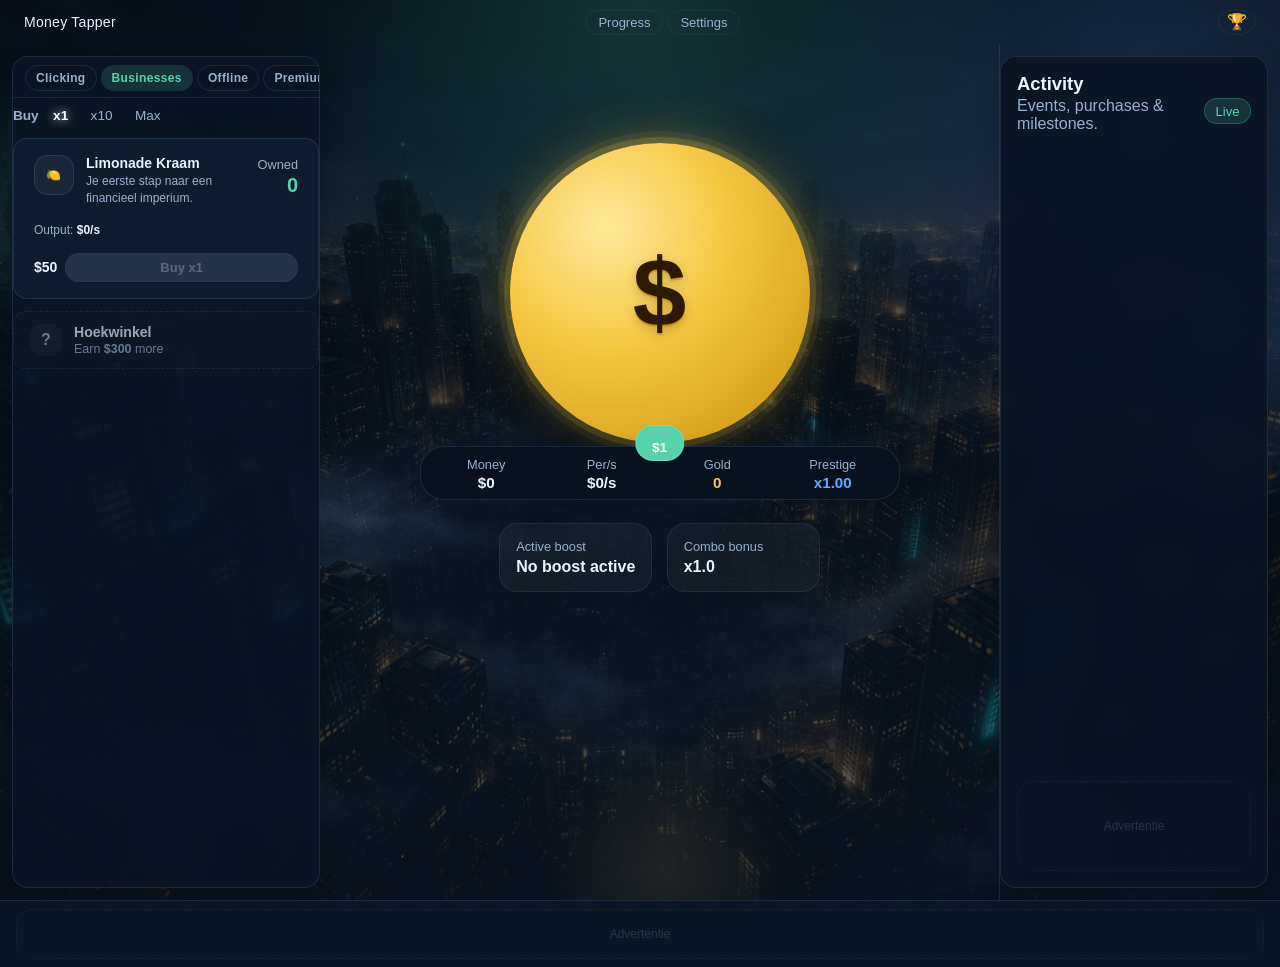
==== commit 2c44fba8: "Add click-value badge centered above resource bar Move Click value out of status-panel into a floati" ====
--- a/index.html
+++ b/index.html
@@ -168,6 +168,10 @@
                 </div>
 
                 <div class="resource-bar resource-bar--overlap">
+                    <div class="resource-bar-item--click-badge">
+                        <span class="mini-label">Click</span>
+                        <strong id="click-value-display">$1</strong>
+                    </div>
                     <div class="resource-bar-item">
                         <span class="mini-label">Money</span>
                         <strong class="stat-value" id="money-display">$0</strong>
@@ -187,10 +191,6 @@
                 </div>
 
                 <section class="status-panel">
-                    <div class="status-card">
-                        <span class="mini-label">Click value</span>
-                        <strong id="click-value-display">$1</strong>
-                    </div>
                     <div class="status-card">
                         <span class="mini-label">Active boost</span>
                         <strong id="boost-status-display">No boost active</strong>
--- a/style.css
+++ b/style.css
@@ -432,22 +432,34 @@
 
 .game-grid {
     display: grid;
-    grid-template-columns: minmax(0, 1fr) minmax(340px, 400px) minmax(280px, 320px);
-    gap: 0.8rem;
-    align-items: start;
-}
-
-.click-panel,
-.tabs-panel,
-.feed-panel {
-    padding: 1rem;
+    grid-template-columns: 320px minmax(0, 1fr) 280px;
+    gap: 0;
+    height: calc(100vh - 44px);
+    align-items: stretch;
 }
 
 .tabs-panel {
-    max-height: calc(100vh - 32px);
+    background: var(--panel);
+    border: 0.5px solid var(--panel-border);
+    border-radius: 16px;
+    box-shadow: 0 4px 24px rgba(0, 0, 0, 0.22);
+    margin: 0.75rem 0 0.75rem 0.75rem;
     display: flex;
     flex-direction: column;
-    overflow: hidden;
+    height: calc(100vh - 44px - 1.5rem);
+    overflow-y: auto;
+}
+
+.click-panel {
+    display: flex;
+    flex-direction: column;
+    align-items: center;
+    padding: 2rem 1.5rem 1rem;
+    height: calc(100vh - 44px);
+    overflow-y: auto;
+    background: none;
+    border-right: 0.5px solid var(--panel-border);
+    box-shadow: none;
 }
 
 .tab-panel.active {
@@ -468,13 +480,17 @@
 }
 
 .feed-panel {
+    background: var(--panel);
+    border: 0.5px solid var(--panel-border);
+    border-radius: 16px;
+    box-shadow: 0 4px 24px rgba(0, 0, 0, 0.22);
+    margin: 0.75rem 0.75rem 0.75rem 0;
     display: flex;
     flex-direction: column;
     gap: 0.8rem;
-    min-height: 400px;
-    max-height: 90vh;
-    position: sticky;
-    top: 0.75rem;
+    height: calc(100vh - 44px - 1.5rem);
+    overflow-y: auto;
+    padding: 1rem;
 }
 
 .feed-list {
@@ -583,12 +599,13 @@
 .click-stage {
     position: relative;
     min-height: 450px;
+    width: 100%;
     display: flex;
     flex-direction: column;
     align-items: center;
     justify-content: center;
     text-align: center;
-    padding: 0.7rem 0 1.4rem;
+    padding: 0.7rem 0 28px;
     overflow: hidden;
 }
 
@@ -625,6 +642,8 @@
     border-radius: 50%;
     cursor: pointer;
     color: #2d1800;
+    outline: none;
+    -webkit-tap-highlight-color: transparent;
     background:
         radial-gradient(circle at 32% 28%, #ffe99a 0%, #f5c842 40%, #c8900a 100%);
     box-shadow:
@@ -638,6 +657,8 @@
     transition: transform var(--transition), box-shadow var(--transition), filter var(--transition);
     animation: tap-breathe 2.8s ease-in-out infinite;
 }
+.tap-button:focus { outline: none; }
+.tap-button:focus-visible { outline: 2px solid var(--accent); outline-offset: 4px; }
 
 .tap-coin-symbol {
     font-size: clamp(4rem, 10vw, 6rem);
@@ -2025,25 +2046,31 @@
 /* ── Shop sub-tabs ─────────────────────────────────────────────────── */
 .shop-subtab-bar {
     display: flex;
-    gap: 0.25rem;
-    padding: 0.5rem 0.75rem 0;
-    background: rgba(255,255,255,0.03);
+    gap: 4px;
+    padding: 0.5rem 0.75rem 0.4rem;
+    background: var(--panel);
     border-bottom: 1px solid var(--panel-border);
+    margin-bottom: 0.4rem;
     flex-shrink: 0;
+    flex-wrap: nowrap;
+    position: sticky;
+    top: 0;
+    z-index: 10;
 }
 
 .shop-subtab-button {
     flex: 1;
-    padding: 0.45rem 0.5rem;
-    font-size: 0.78rem;
+    padding: 5px 10px;
+    font-size: 12px;
     font-weight: 600;
     letter-spacing: 0.03em;
-    border: 1px solid transparent;
-    border-radius: var(--radius-sm) var(--radius-sm) 0 0;
+    border: 1px solid var(--panel-border);
+    border-radius: 20px;
     background: transparent;
     color: var(--muted);
     cursor: pointer;
-    transition: background var(--transition), color var(--transition), border-color var(--transition);
+    white-space: nowrap;
+    transition: background 0.15s, color 0.15s;
 }
 
 .shop-subtab-button:hover {
@@ -2052,10 +2079,10 @@
 }
 
 .shop-subtab-button.active {
-    background: var(--panel-strong);
+    background: var(--accent-soft);
     color: var(--accent);
-    border-color: var(--panel-border);
-    border-bottom-color: transparent;
+    border-color: transparent;
+    font-weight: 600;
 }
 
 .subtab-content {
@@ -2314,38 +2341,6 @@
 .buy-button--sm:hover { background: rgba(84,212,170,0.25); }
 .buy-button--sm:disabled { opacity: 0.4; cursor: not-allowed; }
 
-/* ── Shop sub-tabs (spec override, mapped to project vars) ── */
-.shop-subtab-bar {
-    display: flex;
-    gap: 4px;
-    padding: 0 0 0.4rem;
-    border-bottom: 1px solid var(--panel-border);
-    margin-bottom: 0.4rem;
-    flex-wrap: wrap;
-}
-
-.shop-subtab-button {
-    padding: 6px 14px;
-    border-radius: 20px;
-    font-size: 13px;
-    border: 1px solid var(--panel-border);
-    background: transparent;
-    color: var(--muted);
-    cursor: pointer;
-    transition: background 0.15s, color 0.15s;
-}
-
-.shop-subtab-button:hover {
-    background: var(--panel-soft);
-    color: var(--text);
-}
-
-.shop-subtab-button.active {
-    background: var(--accent-soft);
-    color: var(--accent);
-    border-color: transparent;
-    font-weight: 500;
-}
 
 .subtab-buy-bar {
     margin-bottom: 0.75rem;
@@ -2643,7 +2638,7 @@
     color: var(--text);
 }
 
-/* ── Page shell + grid override ─────────────────────── */
+/* ── Page shell ──────────────────────────────────────── */
 .page-shell {
     width: 100%;
     max-width: 100%;
@@ -2651,49 +2646,6 @@
     margin: 0;
 }
 
-.game-grid {
-    display: grid;
-    grid-template-columns: 340px 1fr 300px;
-    gap: 0;
-    height: calc(100vh - 44px);
-    align-items: stretch;
-}
-
-.tabs-panel {
-    grid-column: 1;
-    height: 100%;
-    overflow-y: auto;
-    display: flex;
-    flex-direction: column;
-    border-radius: 0;
-    border-right: 0.5px solid var(--panel-border);
-    border-top: none;
-    border-bottom: none;
-    border-left: none;
-}
-
-.click-panel {
-    grid-column: 2;
-    height: 100%;
-    display: flex;
-    flex-direction: column;
-    align-items: center;
-    padding: 2rem 1.5rem 1rem;
-    overflow-y: auto;
-    border-radius: 0;
-    border-right: 0.5px solid var(--panel-border);
-}
-
-.feed-panel {
-    grid-column: 3;
-    height: 100%;
-    overflow-y: auto;
-    display: flex;
-    flex-direction: column;
-    border-radius: 0;
-    min-height: unset;
-}
-
 .ad-banner {
     padding: 8px 16px;
     border-top: 0.5px solid var(--panel-border);
@@ -2716,30 +2668,51 @@
 .ad-slot--feed { margin: 8px 0 0; height: 90px; }
 .ad-slot-label { opacity: 0.4; }
 
-/* ── Click-stage & resource-bar overlap ─────────────── */
-.click-stage {
-    position: relative;
-    display: flex;
-    justify-content: center;
-    align-items: center;
-    flex-direction: column;
-    padding-bottom: 28px;
-    width: 100%;
-}
-
+/* ── Resource-bar overlap ─────────────── */
 .resource-bar--overlap {
     position: relative;
-    margin-top: -28px;
+    margin-top: -80px;
     z-index: 2;
     background: var(--bg);
     border-radius: var(--radius);
     border: 0.5px solid var(--panel-border);
-    display: flex;
-    justify-content: space-around;
-    padding: 8px 12px;
+    display: grid;
+    grid-template-columns: repeat(4, 1fr);
+    align-items: center;
+    padding: 10px 12px 8px;
     box-shadow: 0 -4px 12px rgba(0, 0, 0, 0.06);
     width: 100%;
     max-width: 480px;
+    overflow: visible;
+}
+
+.resource-bar-item--click-badge {
+    position: absolute;
+    top: -22px;
+    left: 50%;
+    transform: translateX(-50%);
+    background: var(--accent, #6c63ff);
+    border: 1px solid rgba(255, 255, 255, 0.18);
+    border-radius: 20px;
+    padding: 3px 14px 4px;
+    text-align: center;
+    white-space: nowrap;
+    z-index: 3;
+    pointer-events: none;
+}
+
+.resource-bar-item--click-badge .mini-label {
+    font-size: 9px;
+    opacity: 0.8;
+    display: block;
+    line-height: 1.2;
+}
+
+.resource-bar-item--click-badge strong {
+    font-size: 0.85rem;
+    color: #fff;
+    display: block;
+    line-height: 1.2;
 }
 
 /* ── Achievements grid ───────────────────────────────── */
@@ -2774,55 +2747,18 @@
 .ach-tier--gold    { background: #ffd700; }
 .ach-tier--platinum { background: #b9f2ff; }
 
-/* ── Feedback Ronde 2 fixes ──────────────────────────── */
-
-/* B1: Verberg click-ring en tap-button-shine */
-.click-ring, .tap-button-shine { display: none !important; }
-
-/* B2: Click-panel los op pagina — geen tegel-achtergrond */
-.click-panel {
-    background: none !important;
-    border-left: none !important;
-    border-right: 0.5px solid var(--panel-border) !important;
-    border-top: none !important;
-    border-bottom: none !important;
-    box-shadow: none !important;
-}
-
-/* B3: Resource-balk overlapt onderkant clicker */
-.click-stage { padding-bottom: 160px !important; }
-.resource-bar--overlap { margin-top: -160px !important; }
-
-/* B4: Gelijke hoogte kolommen */
-.click-panel { height: 100% !important; }
-.tabs-panel { height: calc(100vh - 44px - 1.5rem) !important; }
-.feed-panel { height: calc(100vh - 44px - 1.5rem) !important; }
-
-/* B5: Achievements nav-knop */
+/* ── UI fixes ────────────────────────────────────────── */
+
+/* Verberg click-ring en tap-button-shine */
+.click-ring, .tap-button-shine { display: none; }
+
+/* Achievements nav-knop */
 .nav-button--achievements {
     margin-left: 8px;
     font-size: 16px;
     padding: 4px 8px;
     border-radius: 50%;
     line-height: 1;
-}
-
-/* B6: Tabs-panel als tegel */
-.tabs-panel {
-    background: var(--panel) !important;
-    border: 0.5px solid var(--panel-border) !important;
-    border-radius: 16px !important;
-    box-shadow: 0 4px 24px rgba(0, 0, 0, 0.22) !important;
-    margin: 0.75rem 0 0.75rem 0.75rem !important;
-}
-
-/* Feed-panel als tegel */
-.feed-panel {
-    background: var(--panel) !important;
-    border: 0.5px solid var(--panel-border) !important;
-    border-radius: 16px !important;
-    box-shadow: 0 4px 24px rgba(0, 0, 0, 0.22) !important;
-    margin: 0.75rem 0.75rem 0.75rem 0 !important;
 }
 
 /* ── Nav Dropdown Overlay ────────────────────────────── */
@@ -2944,48 +2880,6 @@
     display: none;
 }
 
-/* ── BUG FIXES RONDE 3 ───────────────────────────────── */
-
-/* BUG 5 — Subtab balk sticky */
-.shop-subtab-bar {
-    position: sticky !important;
-    top: 0 !important;
-    z-index: 10 !important;
-    background: var(--panel) !important;
-}
 #subtab-content {
     overflow-y: auto;
 }
-
-/* BUG 7 — Skip knop verborgen bij geen event (via JS, maar ook CSS fallback) */
-
-/* BUG 8 — Rode rand bij klikken */
-.tap-button {
-    outline: none !important;
-    -webkit-tap-highlight-color: transparent !important;
-}
-.tap-button:focus { outline: none !important; }
-.tap-button:focus-visible { outline: 2px solid var(--accent) !important; outline-offset: 4px !important; }
-body:focus, .page-shell:focus, .click-panel:focus, .game-grid:focus {
-    outline: none !important;
-    box-shadow: none !important;
-}
-
-/* BUG 9 — Premium op eigen rij */
-.shop-subtab-bar {
-    flex-wrap: nowrap !important;
-}
-.shop-subtab-button {
-    white-space: nowrap !important;
-    padding: 5px 10px !important;
-    font-size: 12px !important;
-}
-
-/* BUG 13 — Clicker kolom te breed */
-.game-grid {
-    grid-template-columns: 320px minmax(300px, 520px) 280px !important;
-}
-
-/* BUG 14 — Resource balk overlap */
-.click-stage { padding-bottom: 32px !important; }
-.resource-bar--overlap { margin-top: -32px !important; }
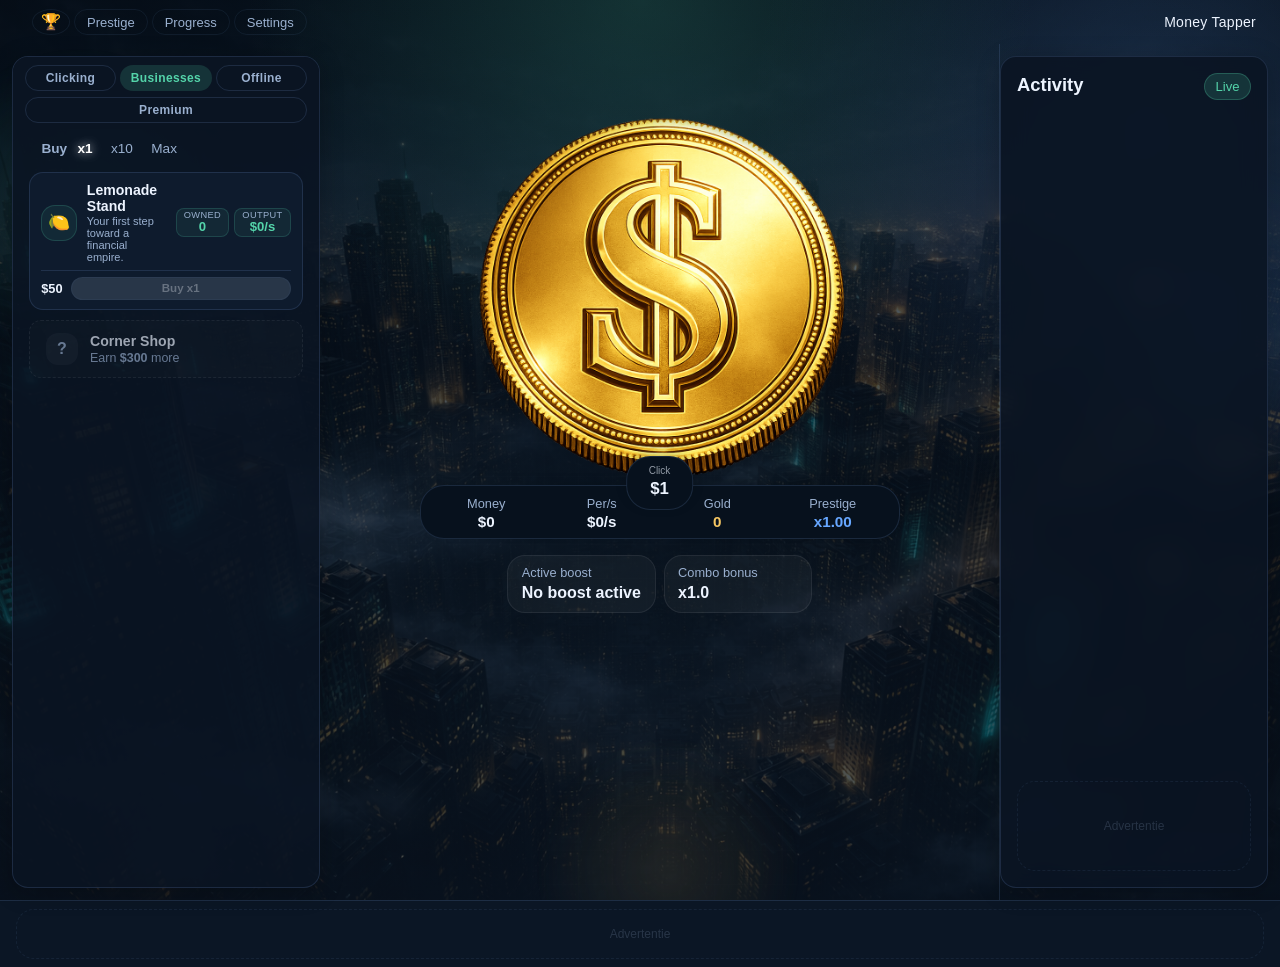
==== commit 4f3076de: "Nav reorder, coin image, event banner removal, prestige fixes - Reorder header nav: trophy → Prestig" ====
--- a/index.html
+++ b/index.html
@@ -15,12 +15,13 @@
     </div>
 
     <header class="site-header">
-        <span class="site-logo">Money Tapper</span>
         <nav class="site-nav">
+            <button class="nav-button nav-button--achievements" data-tab="achievements" type="button" title="Achievements">🏆</button>
+            <button class="nav-button" data-tab="prestige" type="button">Prestige</button>
             <button class="nav-button" data-tab="progress" type="button">Progress</button>
             <button class="nav-button" data-tab="settings" type="button">Settings</button>
         </nav>
-        <button class="nav-button nav-button--achievements" data-tab="achievements" type="button" title="Achievements">🏆</button>
+        <span class="site-logo">Money Tapper</span>
     </header>
 
     <div class="page-shell">
@@ -146,22 +147,11 @@
             </section>
 
             <section class="click-panel" aria-label="Clicker">
-                <section class="event-banner card" id="event-banner" hidden>
-                    <div>
-                        <p class="eyebrow">Live Event</p>
-                        <h2 id="event-title">Calm Market</h2>
-                        <p class="panel-note" id="event-description">Your empire is stable and ready for the next opportunity.</p>
-                    </div>
-                    <div class="event-meta">
-                        <span class="mini-label">Ends in</span>
-                        <strong id="event-timer">0s</strong>
-                        <button id="skip-event-button" class="skip-event-button" type="button" hidden>Pay to skip</button>
-                    </div>
-                </section>
+
 
                 <div class="click-stage">
                     <button id="tap-button" class="tap-button" type="button" aria-label="Tap to earn money">
-                        <span class="tap-coin-symbol">$</span>
+                        <img src="coin2.png" alt="Coin" class="tap-coin-img" draggable="false">
                     </button>
                     <div id="floating-feedback-layer" class="floating-feedback-layer" aria-hidden="true"></div>
                     <div id="burst-feedback-layer" class="burst-feedback-layer" aria-hidden="true"></div>
@@ -206,7 +196,6 @@
                 <div class="panel-heading">
                     <div>
                         <h2>Activity</h2>
-                        <p class="panel-note">Events, purchases &amp; milestones.</p>
                     </div>
                     <span class="live-pill">Live</span>
                 </div>
--- a/style.css
+++ b/style.css
@@ -636,26 +636,41 @@
 .tap-button {
     position: relative;
     z-index: 1;
-    width: min(100%, 300px);
+    width: min(100%, 450px);
     aspect-ratio: 1 / 1;
     border: none;
     border-radius: 50%;
     cursor: pointer;
-    color: #2d1800;
     outline: none;
     -webkit-tap-highlight-color: transparent;
-    background:
-        radial-gradient(circle at 32% 28%, #ffe99a 0%, #f5c842 40%, #c8900a 100%);
-    box-shadow:
-        0 26px 56px rgba(0, 0, 0, 0.38),
-        0 0 0 6px rgba(255, 210, 60, 0.18),
-        0 0 0 12px rgba(255, 210, 60, 0.07),
-        0 0 50px rgba(245, 200, 66, 0.4);
+    background: none;
+    box-shadow: none;
     display: flex;
     align-items: center;
     justify-content: center;
-    transition: transform var(--transition), box-shadow var(--transition), filter var(--transition);
-    animation: tap-breathe 2.8s ease-in-out infinite;
+    padding: 0;
+    overflow: hidden;
+    transition: transform 55ms ease, box-shadow 55ms ease, filter 55ms ease;
+    animation: none;
+}
+
+.tap-coin-img {
+    width: 100%;
+    height: 100%;
+    border-radius: 50%;
+    object-fit: contain;
+    pointer-events: none;
+    user-select: none;
+    display: block;
+    mix-blend-mode: lighten;
+    -webkit-mask-image: radial-gradient(circle, black 58%, transparent 72%);
+    mask-image: radial-gradient(circle, black 58%, transparent 72%);
+    animation: coin-float 3s ease-in-out infinite;
+}
+
+@keyframes coin-float {
+    0%, 100% { transform: translateY(0px) rotate(-1deg); }
+    50%       { transform: translateY(-10px) rotate(1deg); }
 }
 .tap-button:focus { outline: none; }
 .tap-button:focus-visible { outline: 2px solid var(--accent); outline-offset: 4px; }
@@ -673,10 +688,7 @@
 
 .tap-button:hover {
     transform: translateY(-4px) scale(1.012);
-    box-shadow:
-        0 30px 60px rgba(0, 0, 0, 0.4),
-        0 0 0 1px rgba(255, 255, 255, 0.18) inset,
-        0 0 58px rgba(84, 212, 170, 0.42);
+    box-shadow: none;
 }
 
 .tap-button:active,
@@ -862,12 +874,12 @@
 .status-panel {
     display: grid;
     grid-template-columns: repeat(2, minmax(0, 1fr));
-    gap: 0.9rem;
-    margin-top: 0.95rem;
+    gap: 0.5rem;
+    margin-top: 0.5rem;
 }
 
 .status-card {
-    padding: 0.95rem 1rem;
+    padding: 0.6rem 0.85rem;
     border-radius: var(--radius-md);
     background: rgba(255, 255, 255, 0.04);
     border: 1px solid rgba(255, 255, 255, 0.07);
@@ -1281,6 +1293,7 @@
     display: flex;
     align-items: center;
     justify-content: space-between;
+    margin-top: 1rem;
     margin-bottom: 0.9rem;
     padding: 0.95rem 1rem;
     border-radius: var(--radius-md);
@@ -1778,7 +1791,7 @@
 .prestige-panel--compact {
     padding: 0.8rem 1rem;
     gap: 0.65rem;
-    margin-top: 0.75rem;
+    margin-top: 0.25rem;
 }
 
 .prestige-panel-row {
@@ -2024,18 +2037,17 @@
     color: var(--blue);
 }
 
-/* ── Shop toolbar gesplitst (wijziging 4) ─────────────────── */
-
-.shop-toolbar {
-    flex-direction: column !important;
-    align-items: flex-start !important;
-    gap: 0.55rem;
-}
-
-/* ── Prestige shop title (wijziging 7) ────────────────────── */
+/* ── Prestige shop title ────────────────────────────────────── */
+
+.premium-header-row {
+    display: flex;
+    align-items: center;
+    justify-content: space-between;
+    margin: 0.4rem 0 0.4rem;
+}
 
 .prestige-shop-title {
-    margin: 1rem 0 0.5rem;
+    margin: 0;
     font-size: 0.82rem;
     font-weight: 700;
     letter-spacing: 0.07em;
@@ -2049,10 +2061,9 @@
     gap: 4px;
     padding: 0.5rem 0.75rem 0.4rem;
     background: var(--panel);
-    border-bottom: 1px solid var(--panel-border);
-    margin-bottom: 0.4rem;
+    margin-bottom: 0;
     flex-shrink: 0;
-    flex-wrap: nowrap;
+    flex-wrap: wrap;
     position: sticky;
     top: 0;
     z-index: 10;
@@ -2085,23 +2096,56 @@
     font-weight: 600;
 }
 
+.shop-subtab-button[data-subtab="premium"] {
+    flex-basis: 100%;
+    flex-grow: 0;
+    width: 50%;
+    align-self: center;
+    margin: 2px auto 0;
+    text-align: center;
+}
+
 .subtab-content {
     flex: 1;
     overflow-y: auto;
     min-height: 0;
-    padding: 0.75rem;
+    padding: 0.5rem 1rem;
     display: flex;
     flex-direction: column;
-    gap: 0.5rem;
+    gap: 0.35rem;
 }
 
 .subtab-buy-bar {
     display: flex;
     align-items: center;
-    gap: 0.4rem;
+    justify-content: flex-start;
+    gap: 0.15rem;
     flex-shrink: 0;
-    margin-top: 0;
-    margin-bottom: 0.25rem;
+    margin: 0 0.65rem 0.2rem;
+    padding: 0 2px;
+}
+
+.subtab-buy-bar .amount-button {
+    background: transparent;
+    border: none;
+    box-shadow: none;
+    padding: 0.2rem 0.5rem;
+    border-radius: 4px;
+    font-size: 0.85rem;
+    font-weight: 400;
+    color: var(--muted);
+    transition: color 0.15s, font-weight 0.15s, text-shadow 0.15s;
+}
+
+.subtab-buy-bar .amount-button.active {
+    font-weight: 700;
+    color: #fff;
+    text-shadow: 0 0 8px rgba(255, 255, 255, 0.7), 0 0 16px rgba(255, 255, 255, 0.35);
+}
+
+.subtab-buy-bar .amount-button:hover {
+    color: var(--text);
+    transform: none;
 }
 
 .offline-mult-display {
@@ -2134,10 +2178,10 @@
     background: var(--panel-strong);
     border: 1px solid var(--panel-border);
     border-radius: var(--radius-sm);
-    padding: 0.85rem 1rem;
+    padding: 0.55rem 0.7rem;
     display: flex;
     flex-direction: column;
-    gap: 0.5rem;
+    gap: 0.45rem;
     transition: border-color var(--transition), background var(--transition);
 }
 
@@ -2147,25 +2191,23 @@
 }
 
 .building-card-header {
-    display: flex;
-    align-items: flex-start;
-    gap: 0.75rem;
+    grid-area: header;
+    display: flex;
+    align-items: center;
+    gap: 0.6rem;
 }
 
 .building-card-icon {
-    width: 38px;
-    height: 38px;
+    width: 36px;
+    height: 36px;
     flex-shrink: 0;
-    background: var(--panel-soft);
-    border: 1px solid var(--panel-border);
+    background: rgba(84, 212, 170, 0.08);
+    border: 1px solid rgba(84, 212, 170, 0.18);
     border-radius: var(--radius-sm);
     display: flex;
     align-items: center;
     justify-content: center;
-    font-size: 0.7rem;
-    font-weight: 700;
-    color: var(--accent);
-    letter-spacing: 0.04em;
+    font-size: 1.1rem;
 }
 
 .building-card-meta {
@@ -2174,81 +2216,73 @@
 }
 
 .building-card-name {
-    font-size: 0.92rem;
+    font-size: 0.88rem;
     font-weight: 700;
     color: var(--text);
 }
 
 .building-card-desc {
-    font-size: 0.75rem;
+    font-size: 0.69rem;
     color: var(--muted);
-    margin-top: 0.15rem;
-}
-
-.building-card-owned-badge {
-    text-align: right;
+    margin-top: 0.06rem;
+}
+
+.building-card-badges {
+    display: flex;
     flex-shrink: 0;
-}
-
-.building-card-owned-badge strong {
+    gap: 0.3rem;
+}
+
+.building-card-owned-badge,
+.building-card-output-badge {
+    display: flex;
+    flex-direction: column;
+    align-items: center;
+    background: rgba(84, 212, 170, 0.07);
+    border: 1px solid rgba(84, 212, 170, 0.18);
+    border-radius: 8px;
+    padding: 0.1rem 0.45rem;
+    min-width: 36px;
+}
+
+.building-card-owned-badge .mini-label,
+.building-card-output-badge .mini-label {
+    font-size: 0.58rem;
+    color: var(--muted);
+    text-transform: uppercase;
+    letter-spacing: 0.04em;
+}
+
+.building-card-owned-badge strong,
+.building-card-output-badge strong {
     display: block;
-    font-size: 1.15rem;
+    font-size: 0.82rem;
     color: var(--accent);
+    line-height: 1.1;
+    white-space: nowrap;
 }
 
 .building-card-output {
+    display: none;
+}
+
+.building-card-footer {
+    display: flex;
+    align-items: center;
+    gap: 0.5rem;
+    padding-top: 0.35rem;
+    border-top: 1px solid var(--panel-border);
+}
+
+.building-card-cost {
     font-size: 0.8rem;
-    color: var(--muted);
-}
-
-.building-card-output strong {
-    color: var(--text);
-}
-
-.building-card-progress {
-    display: flex;
-    align-items: center;
-    gap: 0.6rem;
-}
-
-.building-card-progress .progress-track {
-    flex: 1;
-    height: 5px;
-    background: rgba(255,255,255,0.07);
-    border-radius: 99px;
-    overflow: hidden;
-}
-
-.building-card-progress .progress-fill {
-    height: 100%;
-    background: var(--accent);
-    border-radius: 99px;
-    transition: width 0.4s ease;
-}
-
-.building-card-progress .progress-label {
-    font-size: 0.7rem;
-    color: var(--muted);
-    white-space: nowrap;
-}
-
-.building-card-footer {
-    display: flex;
-    align-items: center;
-    justify-content: flex-end;
-    gap: 0.5rem;
-}
-
-.building-card-cost {
-    font-size: 0.85rem;
     font-weight: 700;
     color: var(--text);
-    margin-right: auto;
 }
 
 .buy-button--building {
-    padding: 0.38rem 0.9rem;
-    font-size: 0.8rem;
+    padding: 0.28rem 0.7rem;
+    font-size: 0.72rem;
     font-weight: 700;
     border-radius: var(--radius-sm);
     border: 1px solid var(--panel-border);
@@ -2273,11 +2307,38 @@
     cursor: not-allowed;
 }
 
+.building-card-progress {
+    display: flex;
+    align-items: center;
+    gap: 0.6rem;
+}
+
+.building-card-progress .progress-track {
+    flex: 1;
+    height: 5px;
+    background: rgba(255,255,255,0.07);
+    border-radius: 99px;
+    overflow: hidden;
+}
+
+.building-card-progress .progress-fill {
+    height: 100%;
+    background: var(--accent);
+    border-radius: 99px;
+    transition: width 0.4s ease;
+}
+
+.building-card-progress .progress-label {
+    font-size: 0.7rem;
+    color: var(--muted);
+    white-space: nowrap;
+}
+
 /* ── Multiplier tiers ───────────────────────────────────────────────── */
 .building-card-multipliers {
     display: flex;
     flex-direction: column;
-    gap: 0.3rem;
+    gap: 0.25rem;
     padding-top: 0.4rem;
     border-top: 1px solid var(--panel-border);
 }
@@ -2310,6 +2371,10 @@
 .multiplier-label {
     flex: 1;
     color: var(--muted);
+    white-space: nowrap;
+    overflow: hidden;
+    text-overflow: ellipsis;
+    min-width: 0;
 }
 
 .multiplier-tier.owned .multiplier-badge {
@@ -2327,7 +2392,10 @@
 }
 
 .buy-button--sm {
-    padding: 0.22rem 0.55rem;
+    padding: 0.28rem 0;
+    width: 4.5rem;
+    flex-shrink: 0;
+    text-align: center;
     font-size: 0.72rem;
     font-weight: 700;
     border-radius: 8px;
@@ -2341,237 +2409,6 @@
 .buy-button--sm:hover { background: rgba(84,212,170,0.25); }
 .buy-button--sm:disabled { opacity: 0.4; cursor: not-allowed; }
 
-
-.subtab-buy-bar {
-    margin-bottom: 0.75rem;
-}
-
-.subtab-buy-bar .amount-button {
-    background: none !important;
-    border: none !important;
-    box-shadow: none !important;
-    padding: 0.2rem 0.5rem !important;
-    border-radius: 4px !important;
-    font-size: 0.85rem;
-    font-weight: 400;
-    color: var(--muted);
-    transition: color 0.15s, font-weight 0.15s, text-shadow 0.15s;
-}
-
-.subtab-buy-bar .amount-button.active {
-    background: none !important;
-    border: none !important;
-    font-weight: 700 !important;
-    color: #fff !important;
-    text-shadow: 0 0 8px rgba(255,255,255,0.7), 0 0 16px rgba(255,255,255,0.35) !important;
-}
-
-.subtab-buy-bar .amount-button:hover {
-    color: var(--text) !important;
-    transform: none !important;
-}
-
-/* ── Building cards (Bedrijven tab) ── */
-.building-card {
-    background: var(--panel-strong);
-    border: 1px solid var(--panel-border);
-    border-radius: var(--radius-sm);
-    padding: 1rem 1.25rem;
-    margin-bottom: 0.75rem;
-    transition: border-color 0.15s;
-}
-
-.building-card.affordable {
-    border-color: rgba(84, 212, 170, 0.4);
-}
-
-.building-card-header {
-    display: flex;
-    align-items: flex-start;
-    gap: 12px;
-    margin-bottom: 0.5rem;
-}
-
-.building-card-icon {
-    width: 40px;
-    height: 40px;
-    border-radius: var(--radius-sm);
-    background: var(--panel-soft);
-    border: 1px solid var(--panel-border);
-    display: flex;
-    align-items: center;
-    justify-content: center;
-    font-size: 12px;
-    font-weight: 500;
-    color: var(--accent);
-    flex-shrink: 0;
-}
-
-.building-card-meta {
-    flex: 1;
-    min-width: 0;
-}
-
-.building-card-name {
-    font-size: 14px;
-    font-weight: 600;
-    color: var(--text);
-}
-
-.building-card-desc {
-    font-size: 12px;
-    color: var(--muted);
-    line-height: 1.4;
-    margin-top: 2px;
-}
-
-.building-card-owned-badge {
-    text-align: right;
-    flex-shrink: 0;
-}
-
-.building-card-owned-badge strong {
-    display: block;
-    font-size: 20px;
-    font-weight: 700;
-    color: var(--accent);
-    line-height: 1.2;
-}
-
-.building-card-output {
-    font-size: 12px;
-    color: var(--muted);
-    margin-bottom: 0.5rem;
-}
-
-.building-card-output strong {
-    color: var(--text);
-}
-
-.building-card-progress {
-    margin-bottom: 0.75rem;
-}
-
-.building-card-footer {
-    display: flex;
-    align-items: center;
-    justify-content: space-between;
-    gap: 8px;
-}
-
-.building-card-cost {
-    font-size: 14px;
-    font-weight: 600;
-    color: var(--text);
-}
-
-.buy-button--building {
-    padding: 6px 16px;
-    font-size: 13px;
-    font-weight: 600;
-    border-radius: var(--radius-sm);
-    border: 1px solid var(--panel-border);
-    background: var(--panel-soft);
-    color: var(--muted);
-    cursor: pointer;
-    transition: background 0.15s, color 0.15s, border-color 0.15s;
-}
-
-.building-card.affordable .buy-button--building {
-    background: rgba(84, 212, 170, 0.18);
-    color: var(--accent);
-    border-color: rgba(84, 212, 170, 0.45);
-}
-
-.building-card.affordable .buy-button--building:hover {
-    background: rgba(84, 212, 170, 0.3);
-}
-
-.buy-button--building:disabled {
-    opacity: 0.4;
-    cursor: not-allowed;
-}
-
-.buy-button--sm {
-    padding: 3px 10px;
-    font-size: 12px;
-    font-weight: 600;
-    border-radius: 8px;
-    border: 1px solid rgba(84, 212, 170, 0.35);
-    background: rgba(84, 212, 170, 0.12);
-    color: var(--accent);
-    cursor: pointer;
-    transition: background 0.15s;
-}
-
-.buy-button--sm:hover { background: rgba(84, 212, 170, 0.25); }
-.buy-button--sm:disabled { opacity: 0.4; cursor: not-allowed; }
-
-/* ── Multiplier tiers ── */
-.building-card-multipliers {
-    border-top: 1px solid var(--panel-border);
-    margin-top: 0.75rem;
-    padding-top: 0.75rem;
-    display: flex;
-    flex-direction: column;
-    gap: 6px;
-}
-
-.multiplier-tier {
-    display: flex;
-    align-items: center;
-    gap: 8px;
-    font-size: 12px;
-    padding: 3px 4px;
-    border-radius: 6px;
-}
-
-.multiplier-badge {
-    background: var(--panel-soft);
-    border: 1px solid var(--panel-border);
-    border-radius: 4px;
-    padding: 1px 6px;
-    font-size: 11px;
-    font-weight: 700;
-    color: var(--gold);
-    flex-shrink: 0;
-}
-
-.multiplier-tier.owned .multiplier-badge {
-    background: var(--accent-soft);
-    border-color: rgba(84, 212, 170, 0.35);
-    color: var(--accent);
-}
-
-.multiplier-tier.locked .multiplier-badge {
-    opacity: 0.35;
-}
-
-.multiplier-label {
-    flex: 1;
-    color: var(--muted);
-}
-
-.multiplier-tier.owned .multiplier-label {
-    text-decoration: line-through;
-    opacity: 0.5;
-}
-
-.multiplier-tier.locked .multiplier-label {
-    opacity: 0.35;
-}
-
-.multiplier-status {
-    font-size: 11px;
-    color: var(--accent);
-    flex-shrink: 0;
-    font-weight: 600;
-}
-
-.multiplier-status.muted {
-    color: var(--muted);
-    font-weight: 400;
-}
 
 /* ── Offline sub-tab ── */
 .offline-mult-display {
@@ -2688,31 +2525,38 @@
 
 .resource-bar-item--click-badge {
     position: absolute;
-    top: -22px;
+    top: -30px;
     left: 50%;
     transform: translateX(-50%);
-    background: var(--accent, #6c63ff);
-    border: 1px solid rgba(255, 255, 255, 0.18);
-    border-radius: 20px;
-    padding: 3px 14px 4px;
+    background: var(--bg);
+    border: 0.5px solid var(--panel-border);
+    border-radius: var(--radius);
+    box-shadow: 0 -4px 12px rgba(0, 0, 0, 0.18);
+    padding: 8px 22px 10px;
     text-align: center;
     white-space: nowrap;
     z-index: 3;
     pointer-events: none;
+    display: flex;
+    flex-direction: column;
+    gap: 0.1rem;
+    align-items: center;
 }
 
 .resource-bar-item--click-badge .mini-label {
-    font-size: 9px;
-    opacity: 0.8;
+    font-size: 10px;
+    opacity: 0.6;
     display: block;
     line-height: 1.2;
+    color: var(--text-muted, inherit);
 }
 
 .resource-bar-item--click-badge strong {
-    font-size: 0.85rem;
-    color: #fff;
+    font-size: 1.05rem;
+    color: var(--text);
     display: block;
     line-height: 1.2;
+    font-weight: 700;
 }
 
 /* ── Achievements grid ───────────────────────────────── */
@@ -2882,4 +2726,8 @@
 
 #subtab-content {
     overflow-y: auto;
-}
+    padding: 0.5rem 1rem;
+    display: flex;
+    flex-direction: column;
+    gap: 0.65rem;
+}
